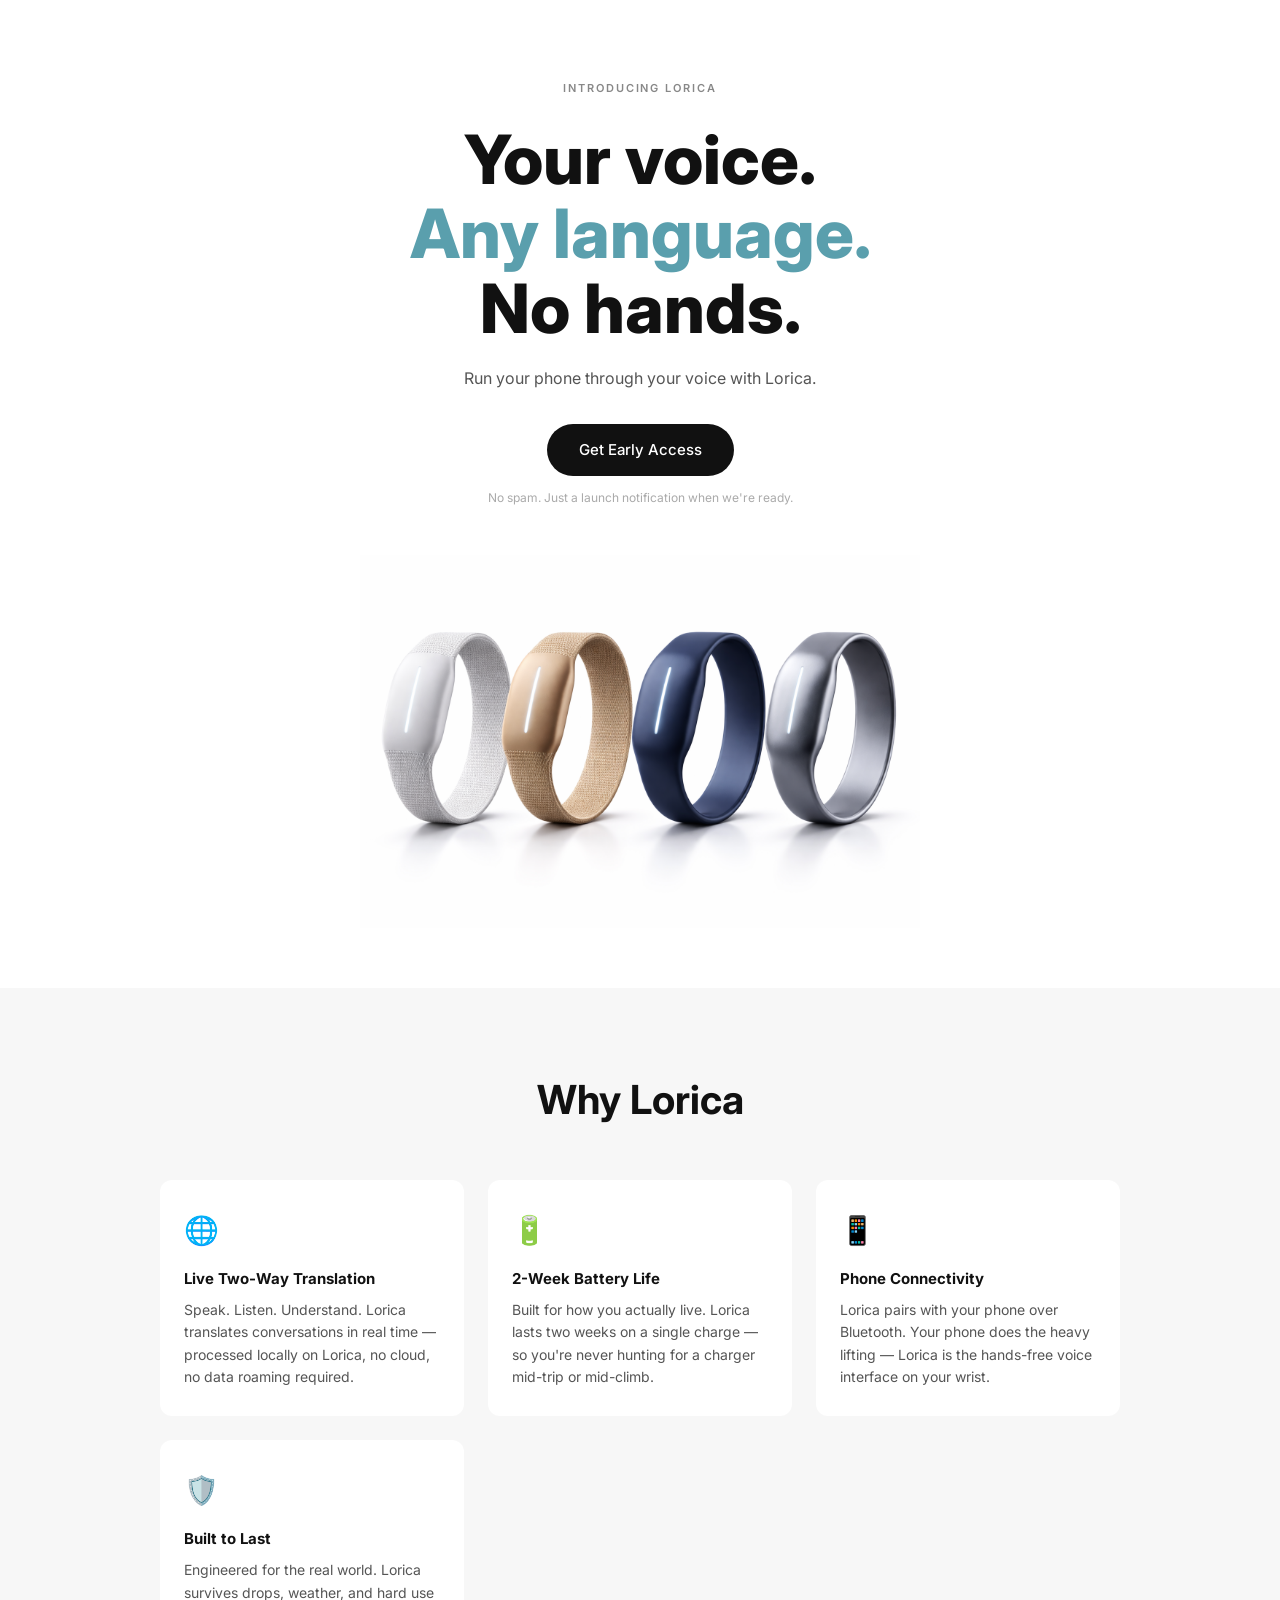
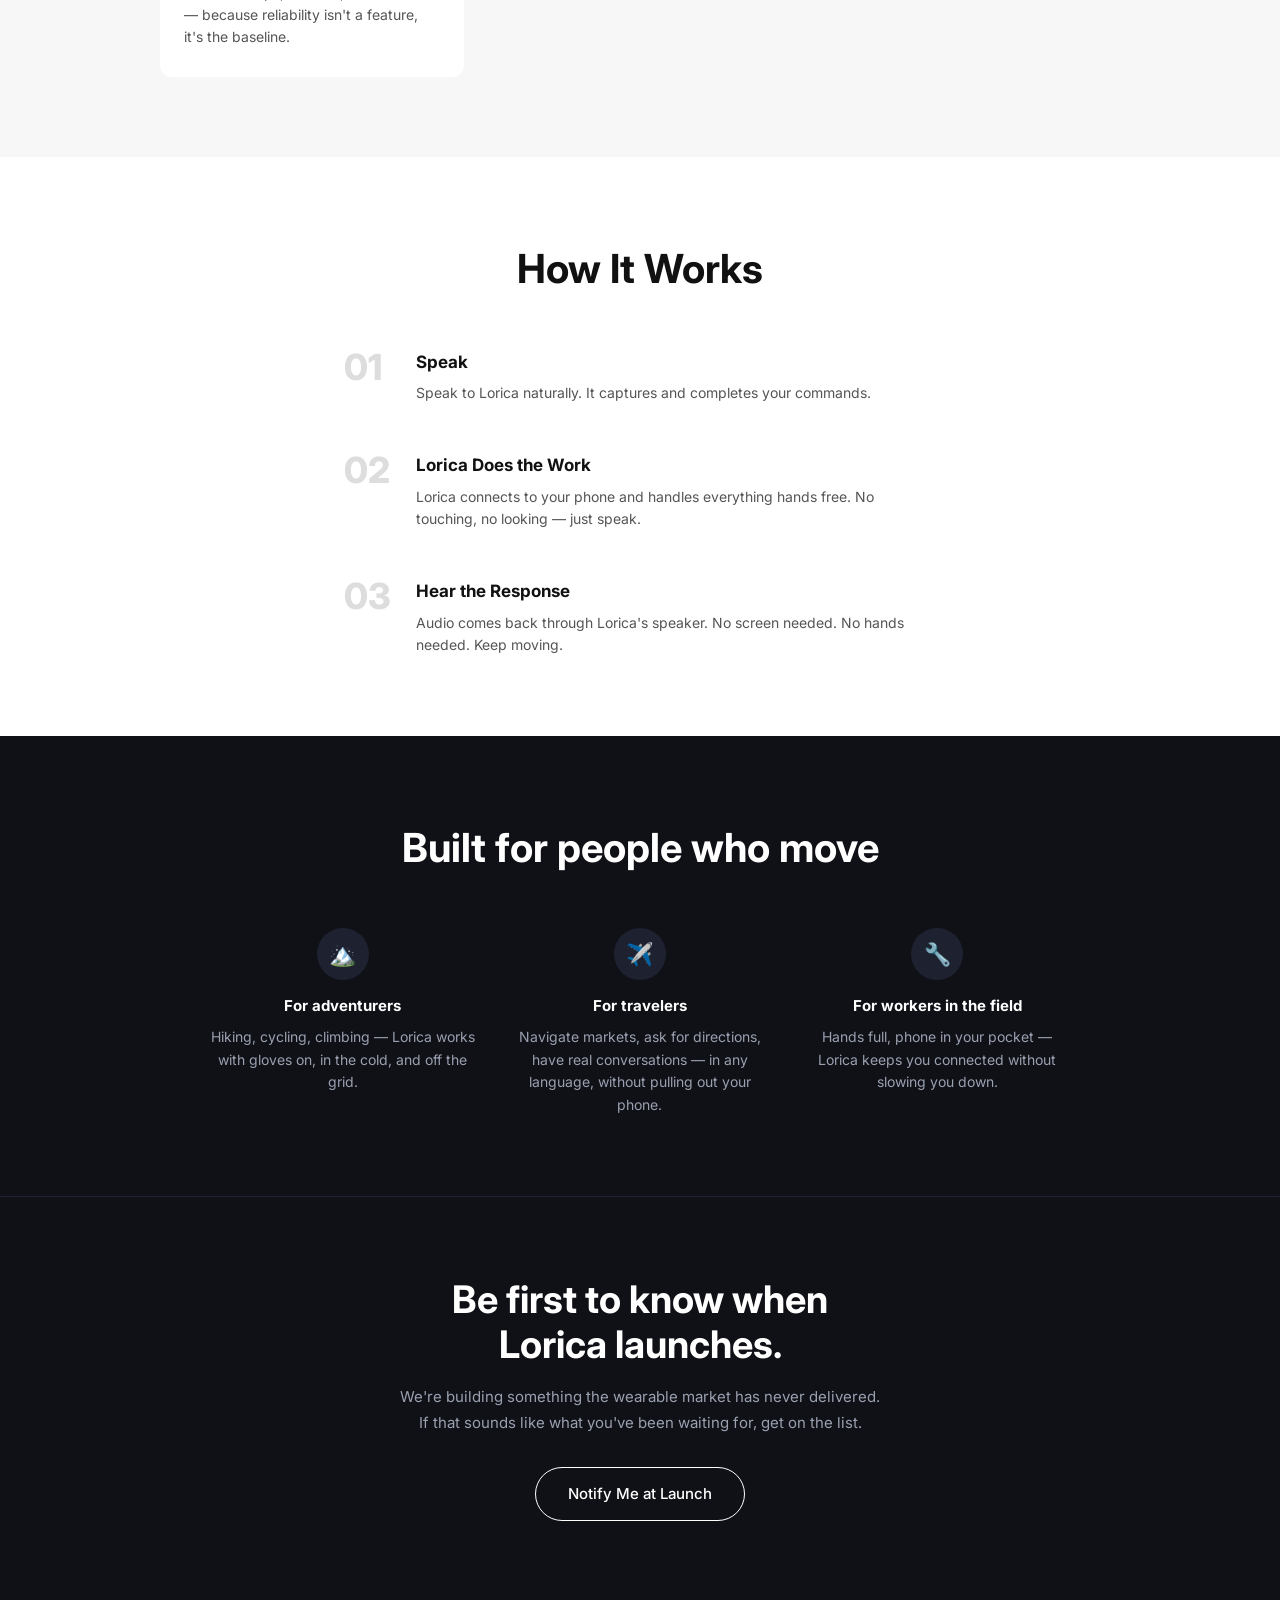
==== index.html @ 69950bbb "Revise step 02 copy — cleaner hands-free messaging Co-Authored-By: Claude Sonnet 4.6 <noreply@anthro" ====
<!DOCTYPE html>
<html lang="en">
<head>
  <meta charset="UTF-8" />
  <meta name="viewport" content="width=device-width, initial-scale=1.0" />
  <title>Lorica - Just Speak</title>
  <meta name="description" content="Lorica is a rugged wearable that translates conversations in real time using your phone. No cloud. No screen. Just your voice." />
  <!-- Google Analytics -->
  <script async src="https://www.googletagmanager.com/gtag/js?id=G-K3F2VCWHW0"></script>
  <script>
    window.dataLayer = window.dataLayer || [];
    function gtag(){dataLayer.push(arguments);}
    gtag('js', new Date());
    gtag('config', 'G-K3F2VCWHW0');
  </script>

  <link rel="preconnect" href="https://fonts.googleapis.com" />
  <link rel="preconnect" href="https://fonts.gstatic.com" crossorigin />
  <link href="https://fonts.googleapis.com/css2?family=Inter:wght@400;500;600;700;800&display=swap" rel="stylesheet" />
  <link rel="stylesheet" href="css/styles.css" />
</head>
<body>

  <!-- ── HERO ────────────────────────────────────────────── -->
  <section class="hero">
    <p class="hero-eyebrow">Introducing Lorica</p>
    <h1>
      Your voice.<br>
      <span class="highlight">Any language.</span><br>
      No hands.
    </h1>
    <p class="hero-sub">Run your phone through your voice with Lorica.</p>
    <a href="#notify" class="btn-primary">Get Early Access</a>
    <p class="hero-disclaimer">No spam. Just a launch notification when we're ready.</p>
    <div class="hero-image">
      <img src="images/Modern fitness trackers in vibrant colors.png" alt="Lorica wearable bands in four colours" />
    </div>
  </section>

  <!-- ── WHY LORICA ────────────────────────────────────────── -->
  <section class="why">
    <h2 class="section-title">Why Lorica</h2>
    <div class="cards">

      <div class="card">
        <div class="card-icon">🌐</div>
        <h3>Live Two-Way Translation</h3>
        <p>Speak. Listen. Understand. Lorica translates conversations in real time — processed locally on Lorica, no cloud, no data roaming required.</p>
      </div>

      <div class="card">
        <div class="card-icon">🔋</div>
        <h3>2-Week Battery Life</h3>
        <p>Built for how you actually live. Lorica lasts two weeks on a single charge — so you're never hunting for a charger mid-trip or mid-climb.</p>
      </div>

      <div class="card">
        <div class="card-icon">📱</div>
        <h3>Phone Connectivity</h3>
        <p>Lorica pairs with your phone over Bluetooth. Your phone does the heavy lifting — Lorica is the hands-free voice interface on your wrist.</p>
      </div>

      <div class="card">
        <div class="card-icon">🛡️</div>
        <h3>Built to Last</h3>
        <p>Engineered for the real world. Lorica survives drops, weather, and hard use — because reliability isn't a feature, it's the baseline.</p>
      </div>

    </div>
  </section>

  <!-- ── HOW IT WORKS ──────────────────────────────────────── -->
  <section class="how">
    <h2 class="section-title">How It Works</h2>
    <div class="steps">

      <div class="step">
        <span class="step-num">01</span>
        <div class="step-body">
          <h3>Speak</h3>
          <p>Speak to Lorica naturally. It captures and completes your commands.</p>
        </div>
      </div>

      <div class="step">
        <span class="step-num">02</span>
        <div class="step-body">
          <h3>Lorica Does the Work</h3>
          <p>Lorica connects to your phone and handles everything hands free. No touching, no looking — just speak.</p>
        </div>
      </div>

      <div class="step">
        <span class="step-num">03</span>
        <div class="step-body">
          <h3>Hear the Response</h3>
          <p>Audio comes back through Lorica's speaker. No screen needed. No hands needed. Keep moving.</p>
        </div>
      </div>

    </div>
  </section>

  <!-- ── BUILT FOR PEOPLE WHO MOVE ─────────────────────────── -->
  <section class="personas">
    <h2 class="section-title">Built for people who move</h2>
    <div class="persona-cards">

      <div class="persona-card">
        <div class="persona-icon">🏔️</div>
        <h3>For adventurers</h3>
        <p>Hiking, cycling, climbing — Lorica works with gloves on, in the cold, and off the grid.</p>
      </div>

      <div class="persona-card">
        <div class="persona-icon">✈️</div>
        <h3>For travelers</h3>
        <p>Navigate markets, ask for directions, have real conversations — in any language, without pulling out your phone.</p>
      </div>

      <div class="persona-card">
        <div class="persona-icon">🔧</div>
        <h3>For workers in the field</h3>
        <p>Hands full, phone in your pocket — Lorica keeps you connected without slowing you down.</p>
      </div>

    </div>
  </section>

  <!-- ── CTA ───────────────────────────────────────────────── -->
  <section class="cta" id="notify">
    <h2>Be first to know when Lorica launches.</h2>
    <p>We're building something the wearable market has never delivered. If that sounds like what you've been waiting for, get on the list.</p>
    <a href="mailto:hello@lorica.com" class="btn-outline">Notify Me at Launch</a>
  </section>

</body>
</html>
---- css/styles.css ----
/* ── RESET ────────────────────────────────────────────────── */
*, *::before, *::after {
  box-sizing: border-box;
  margin: 0;
  padding: 0;
}

/* ── BASE ─────────────────────────────────────────────────── */
body {
  font-family: 'Inter', -apple-system, BlinkMacSystemFont, sans-serif;
  color: #111;
  background: #fff;
  line-height: 1.6;
}

/* ── BUTTONS ──────────────────────────────────────────────── */
.btn-primary {
  display: inline-block;
  background: #111;
  color: #fff;
  font-size: 15px;
  font-weight: 500;
  padding: 14px 32px;
  border-radius: 999px;
  border: none;
  cursor: pointer;
  text-decoration: none;
  transition: background 0.2s;
}

.btn-primary:hover {
  background: #333;
}

.btn-outline {
  display: inline-block;
  background: transparent;
  color: #fff;
  font-size: 15px;
  font-weight: 500;
  padding: 14px 32px;
  border-radius: 999px;
  border: 1.5px solid #fff;
  cursor: pointer;
  text-decoration: none;
  transition: background 0.2s, color 0.2s;
}

.btn-outline:hover {
  background: #fff;
  color: #111;
}

/* ── SHARED ───────────────────────────────────────────────── */
.section-title {
  font-size: clamp(28px, 5vw, 40px);
  font-weight: 700;
  margin-bottom: 48px;
}

/* ── HERO ─────────────────────────────────────────────────── */
.hero {
  text-align: center;
  padding: 80px 24px 60px;
  max-width: 700px;
  margin: 0 auto;
}

.hero-eyebrow {
  font-size: 11px;
  font-weight: 600;
  letter-spacing: 0.18em;
  text-transform: uppercase;
  color: #888;
  margin-bottom: 24px;
}

.hero h1 {
  font-size: clamp(42px, 8vw, 68px);
  font-weight: 800;
  line-height: 1.1;
  margin-bottom: 20px;
}

.hero h1 .highlight {
  color: #5a9fad;
}

.hero-sub {
  font-size: 16px;
  color: #555;
  margin-bottom: 32px;
}

.hero-disclaimer {
  font-size: 12px;
  color: #aaa;
  margin-top: 12px;
}

.hero-image {
  margin-top: 48px;
  display: flex;
  justify-content: center;
}

.hero-image img {
  max-width: 100%;
  width: 560px;
}


/* ── WHY LORICA ───────────────────────────────────────────── */
.why {
  background: #f7f7f7;
  padding: 80px 24px;
  text-align: center;
}

.cards {
  display: grid;
  grid-template-columns: repeat(auto-fit, minmax(240px, 1fr));
  gap: 24px;
  max-width: 960px;
  margin: 0 auto;
}

.card {
  background: #fff;
  border-radius: 12px;
  padding: 28px 24px;
  text-align: left;
}

.card-icon {
  font-size: 28px;
  margin-bottom: 14px;
}

.card h3 {
  font-size: 15px;
  font-weight: 700;
  margin-bottom: 8px;
}

.card p {
  font-size: 14px;
  color: #555;
  line-height: 1.6;
}

/* ── HOW IT WORKS ─────────────────────────────────────────── */
.how {
  padding: 80px 24px;
  max-width: 640px;
  margin: 0 auto;
}

.how .section-title {
  text-align: center;
}

.steps {
  display: flex;
  flex-direction: column;
  gap: 48px;
}

.step {
  display: flex;
  gap: 24px;
  align-items: flex-start;
}

.step-num {
  font-size: 36px;
  font-weight: 800;
  color: #ddd;
  line-height: 1;
  min-width: 48px;
}

.step-body h3 {
  font-size: 17px;
  font-weight: 700;
  margin-bottom: 6px;
}

.step-body p {
  font-size: 14px;
  color: #555;
  line-height: 1.6;
}

/* ── BUILT FOR PEOPLE WHO MOVE ────────────────────────────── */
.personas {
  background: #0f1117;
  color: #fff;
  padding: 80px 24px;
  text-align: center;
}

.personas .section-title {
  color: #fff;
}

.persona-cards {
  display: grid;
  grid-template-columns: repeat(auto-fit, minmax(200px, 1fr));
  gap: 32px;
  max-width: 860px;
  margin: 0 auto;
}

.persona-card {
  text-align: center;
}

.persona-icon {
  width: 52px;
  height: 52px;
  background: #1e2230;
  border-radius: 50%;
  display: flex;
  align-items: center;
  justify-content: center;
  font-size: 22px;
  margin: 0 auto 14px;
}

.persona-card h3 {
  font-size: 15px;
  font-weight: 700;
  margin-bottom: 8px;
  color: #fff;
}

.persona-card p {
  font-size: 14px;
  color: #9aa0b0;
  line-height: 1.6;
}

/* ── CTA / FOOTER ─────────────────────────────────────────── */
.cta {
  background: #0f1117;
  color: #fff;
  padding: 80px 24px;
  text-align: center;
  border-top: 1px solid #1e2230;
}

.cta h2 {
  font-size: clamp(26px, 4vw, 38px);
  font-weight: 700;
  max-width: 480px;
  margin: 0 auto 16px;
  line-height: 1.2;
}

.cta p {
  font-size: 15px;
  color: #9aa0b0;
  max-width: 480px;
  margin: 0 auto 32px;
  line-height: 1.7;
}

/* ── RESPONSIVE ───────────────────────────────────────────── */
@media (max-width: 600px) {
  .step {
    flex-direction: column;
    gap: 8px;
  }

  .step-num {
    font-size: 24px;
  }
}
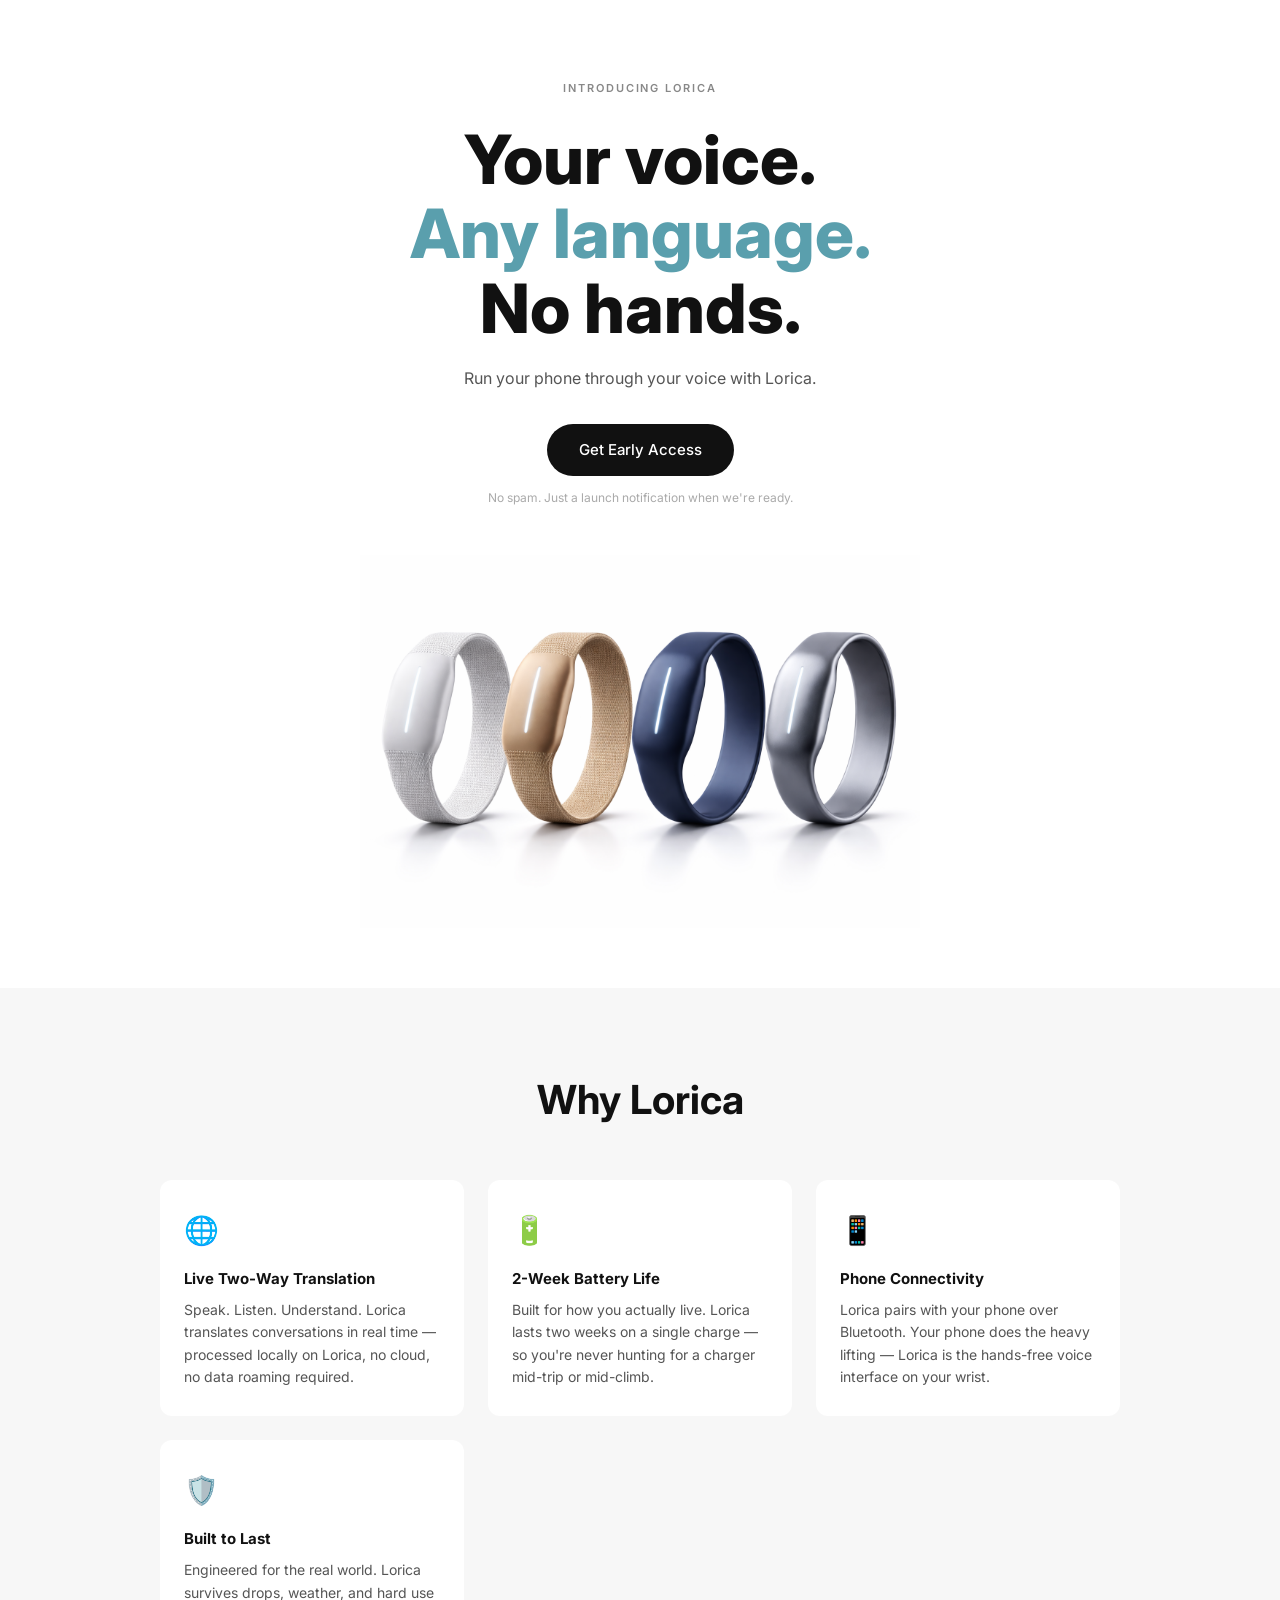
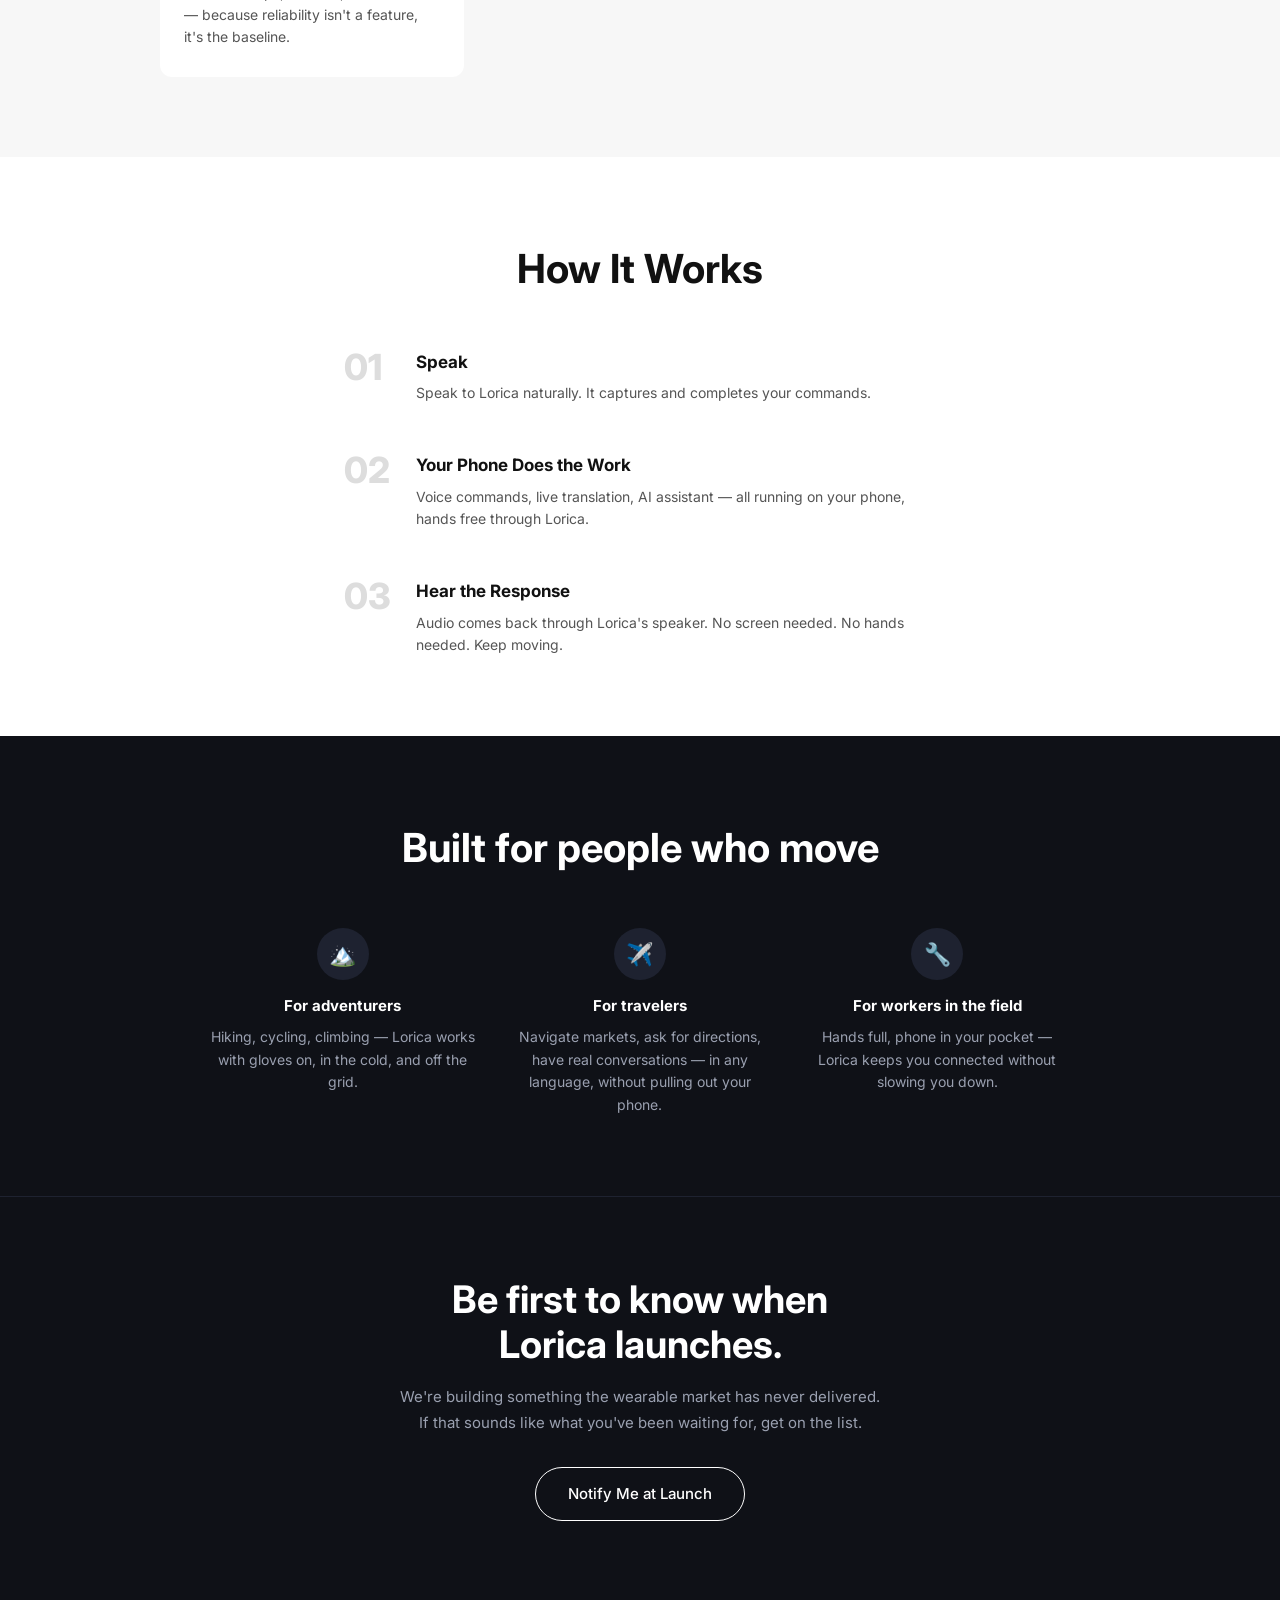
==== commit 5b22b679: "Revert step 02 to 'Your Phone Does the Work' messaging Co-Authored-By: Claude Sonnet 4.6 <noreply@an" ====
--- a/index.html
+++ b/index.html
@@ -85,8 +85,8 @@
       <div class="step">
         <span class="step-num">02</span>
         <div class="step-body">
-          <h3>Lorica Does the Work</h3>
-          <p>Lorica connects to your phone and handles everything hands free. No touching, no looking — just speak.</p>
+          <h3>Your Phone Does the Work</h3>
+          <p>Voice commands, live translation, AI assistant — all running on your phone, hands free through Lorica.</p>
         </div>
       </div>
 
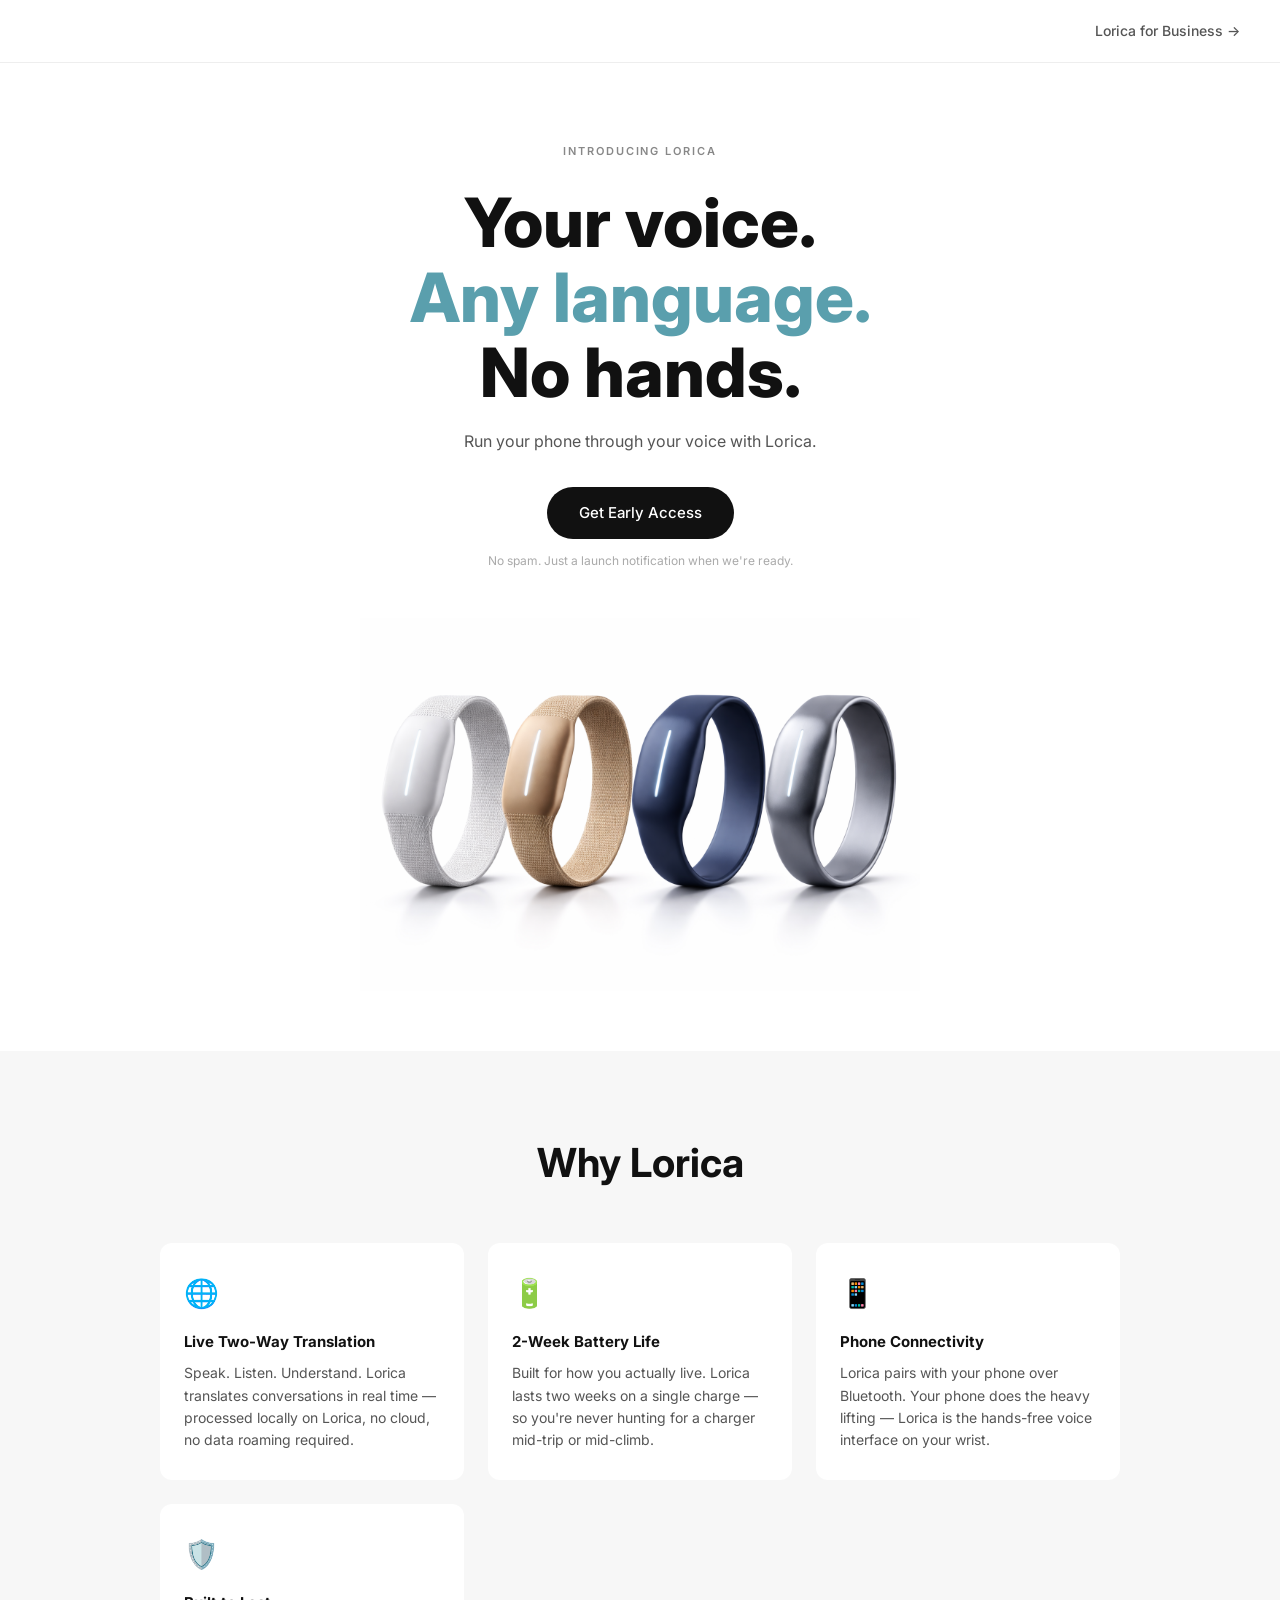
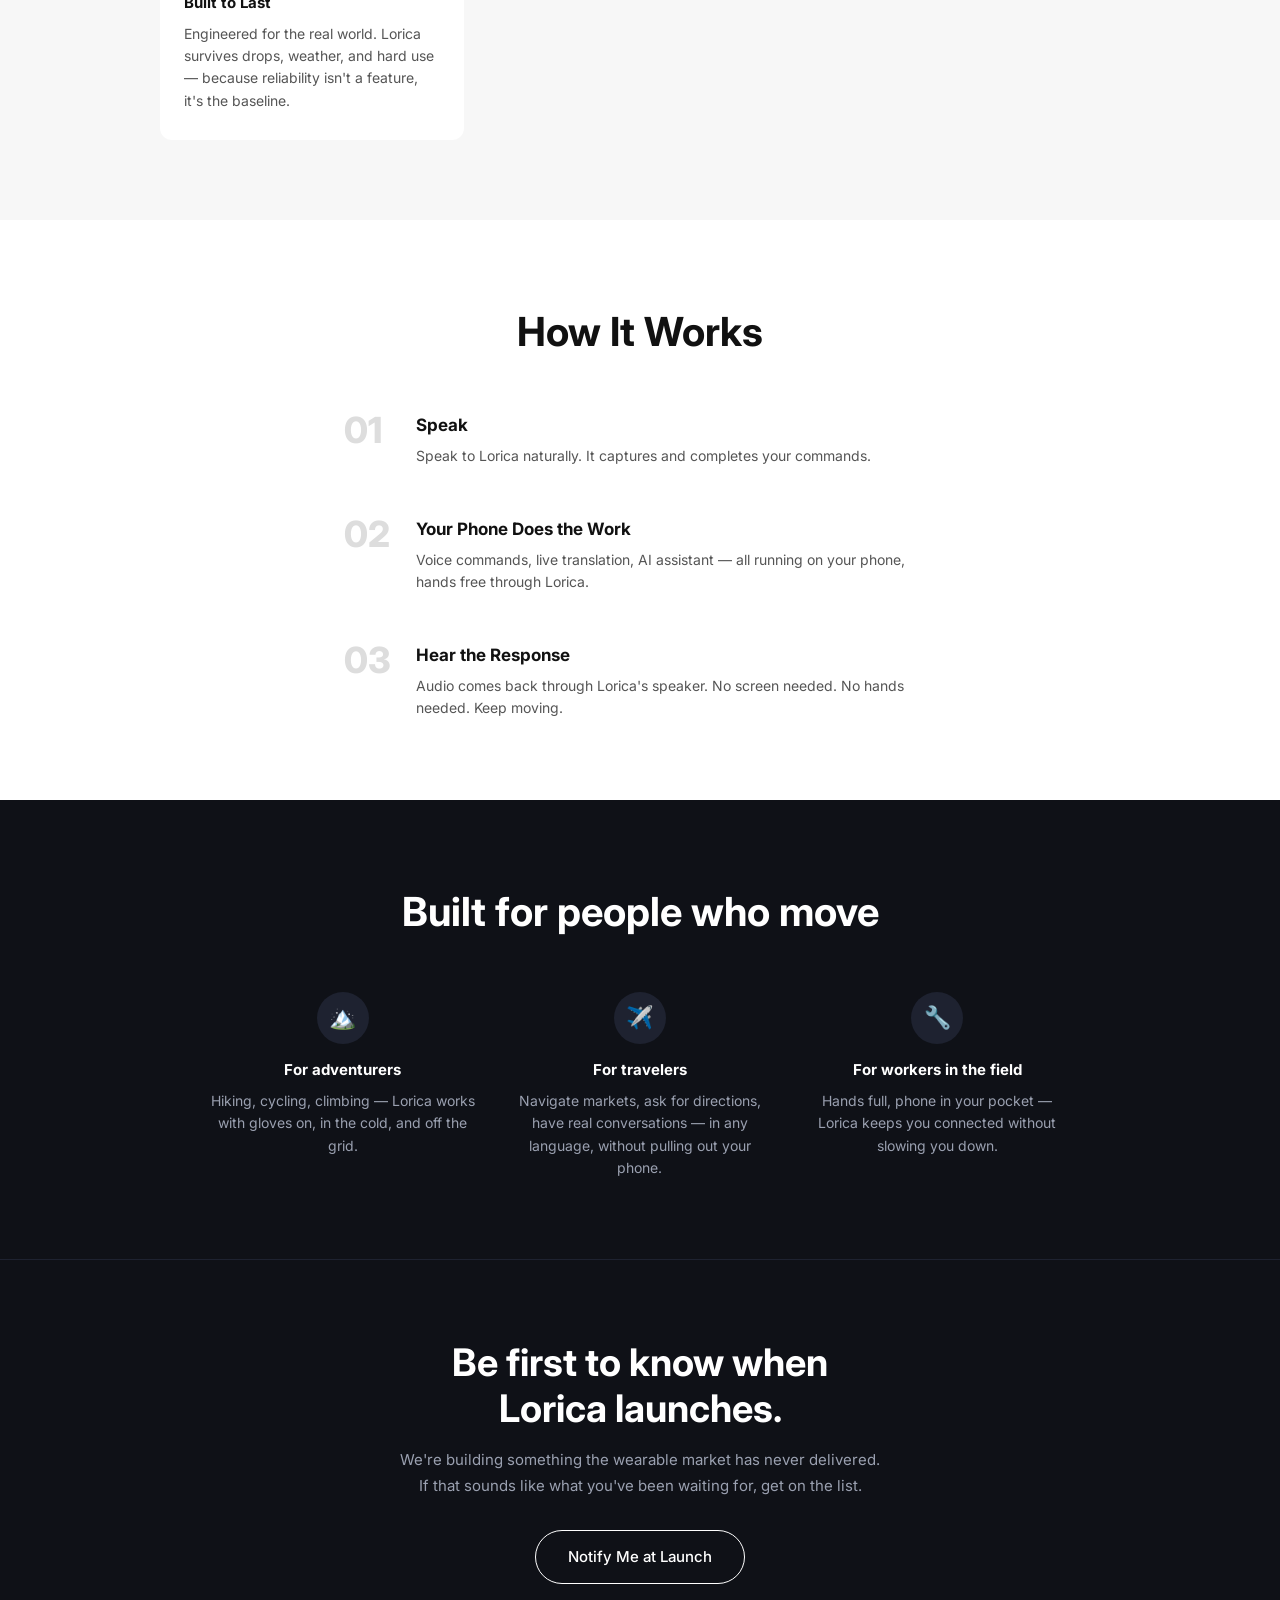
==== commit 03b3797b: "Add Lorica for Business subpage and nav link Co-Authored-By: Claude Sonnet 4.6 <noreply@anthropic.co" ====
--- a/index.html
+++ b/index.html
@@ -20,6 +20,11 @@
   <link rel="stylesheet" href="css/styles.css" />
 </head>
 <body>
+
+  <!-- ── NAV ─────────────────────────────────────────────── -->
+  <nav style="display:flex; justify-content:flex-end; padding:20px 40px; border-bottom:1px solid #eee;">
+    <a href="business.html" style="font-size:14px; font-weight:500; color:#555; text-decoration:none;">Lorica for Business →</a>
+  </nav>
 
   <!-- ── HERO ────────────────────────────────────────────── -->
   <section class="hero">
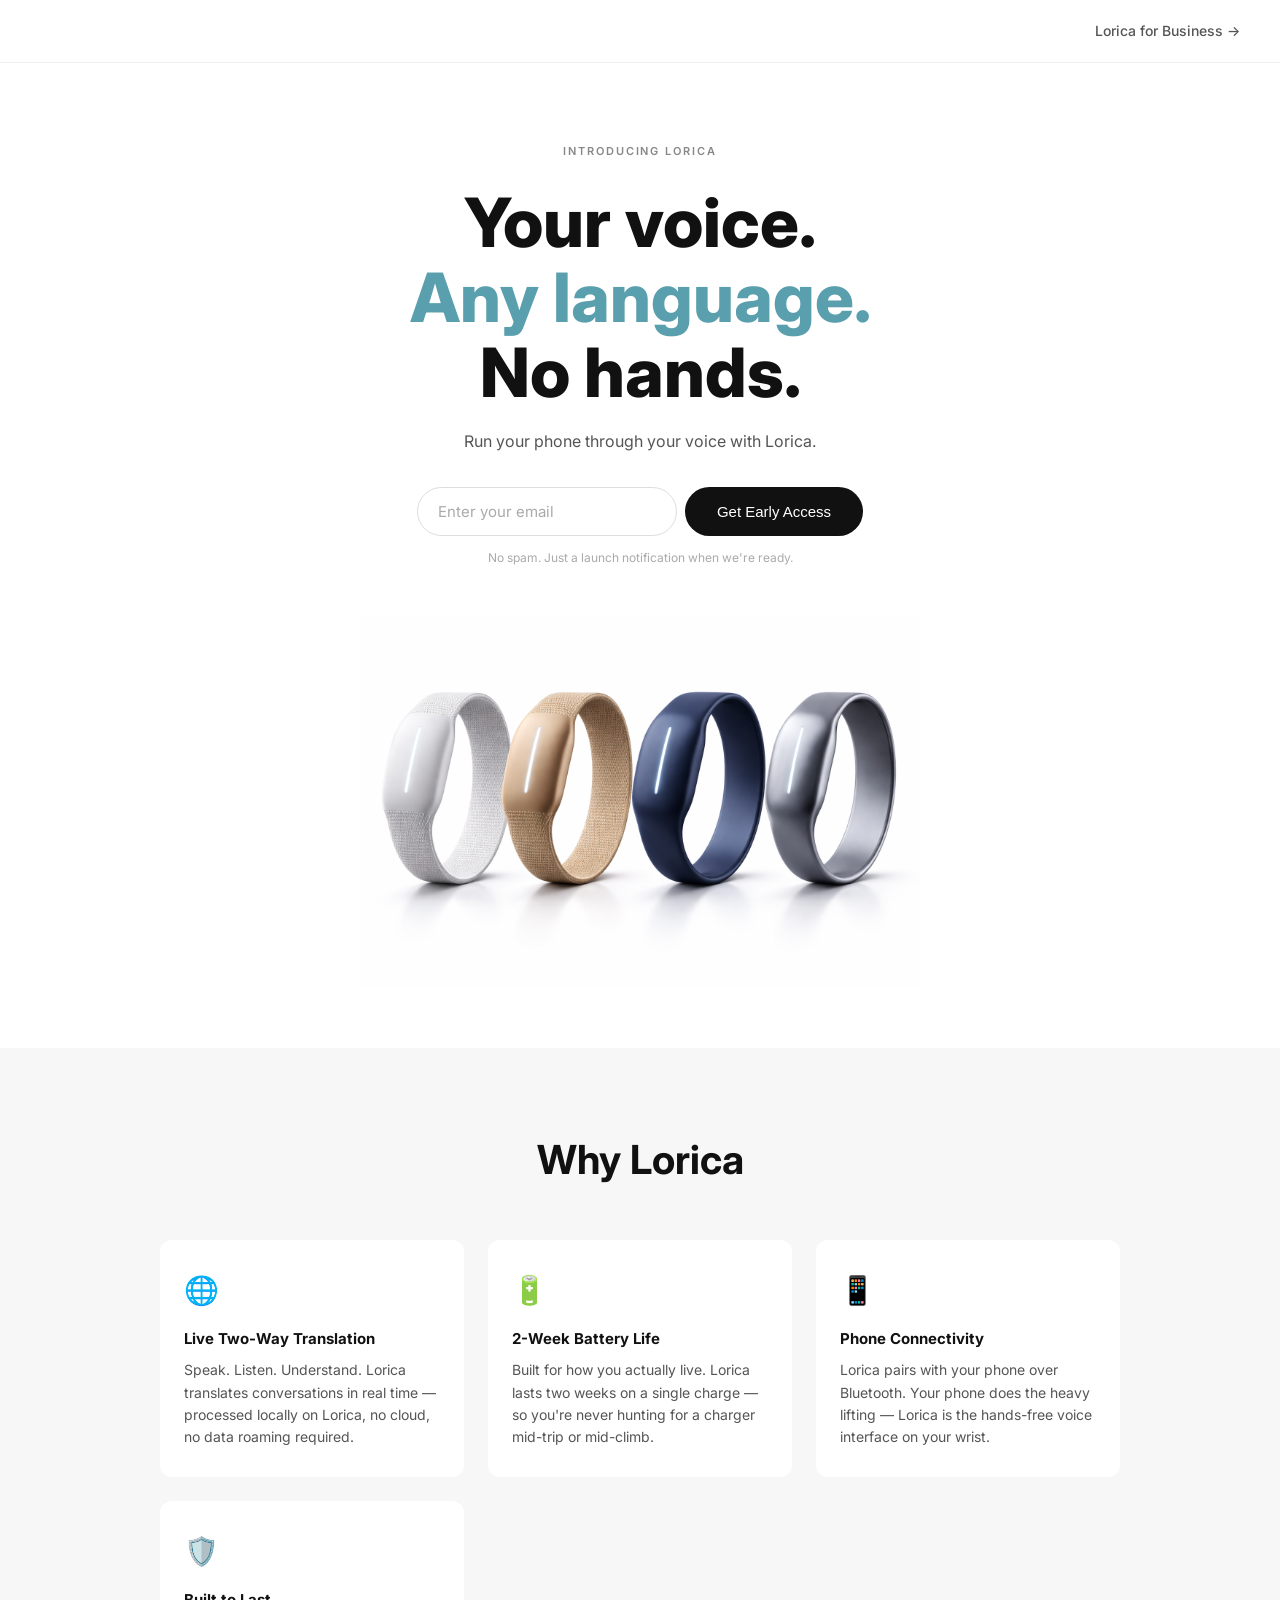
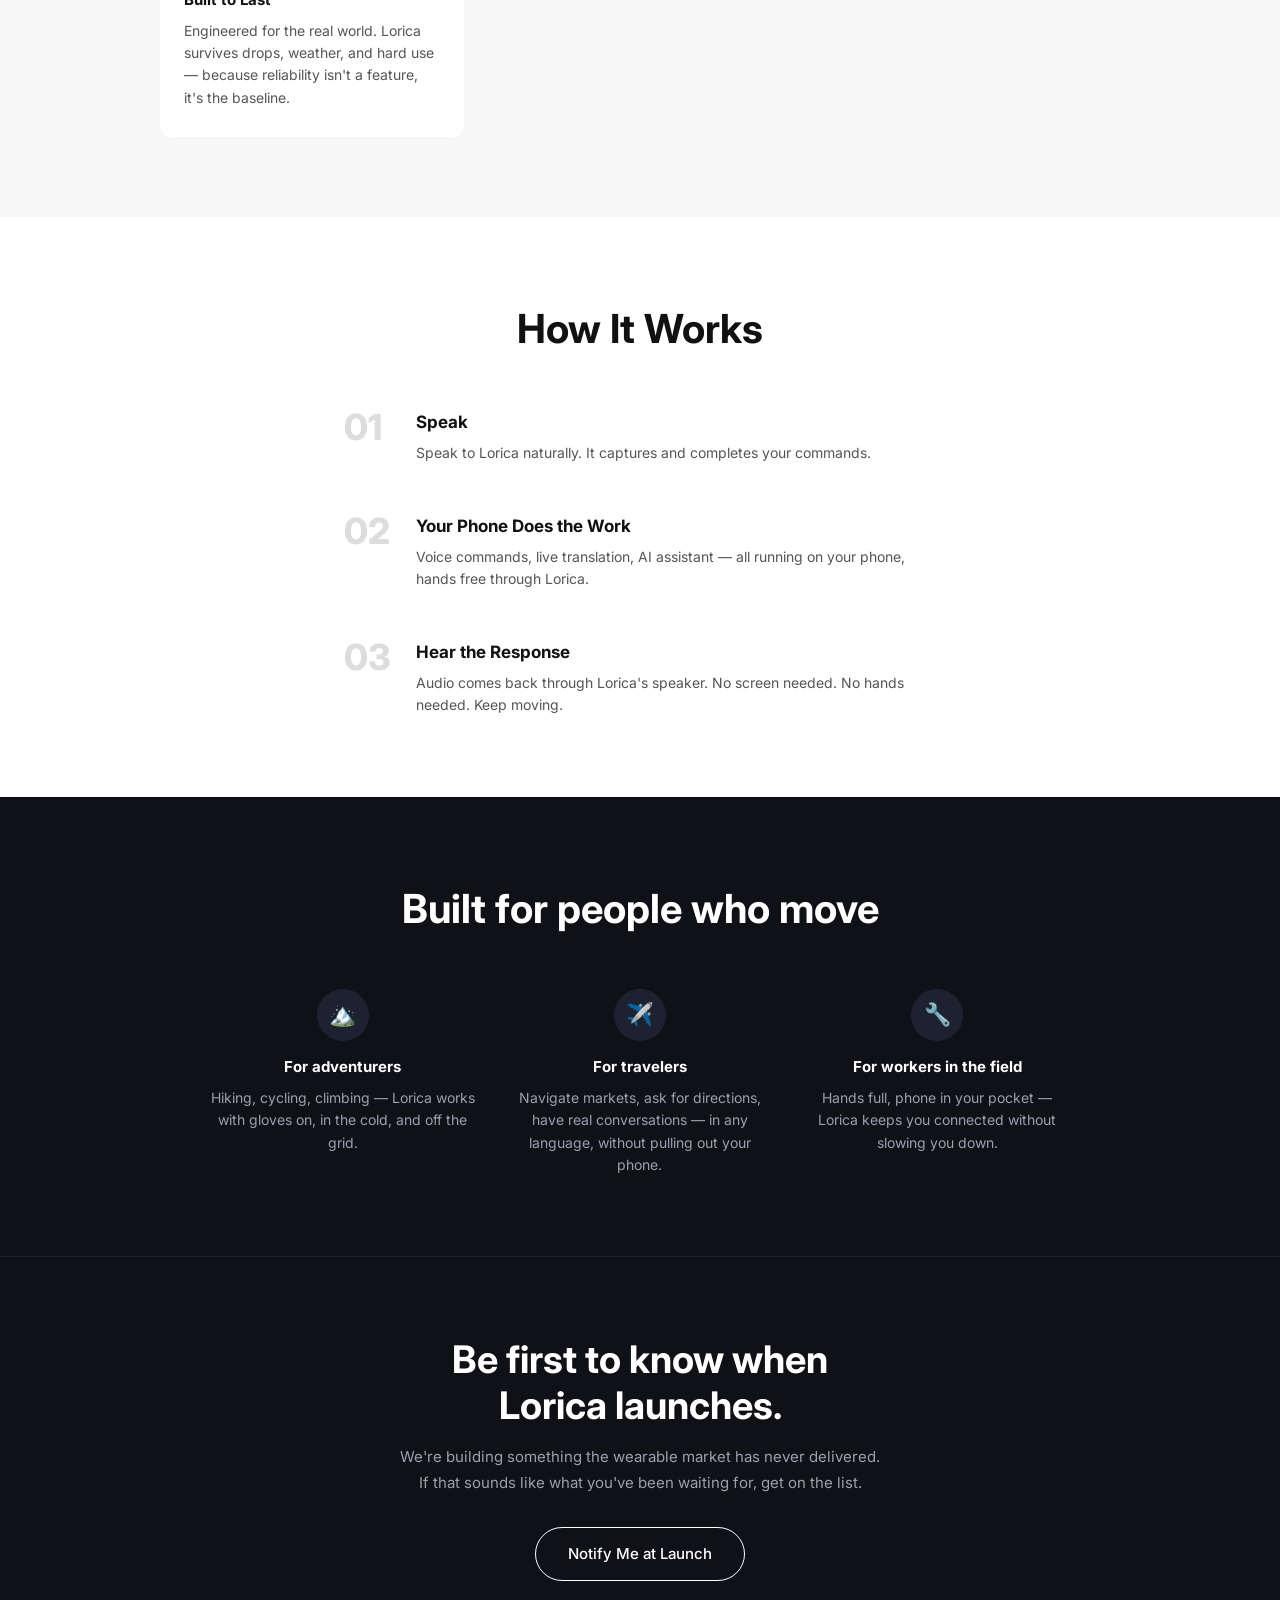
==== commit af50f36e: "Add email signup form to hero with Formspree integration Co-Authored-By: Claude Sonnet 4.6 <noreply@" ====
--- a/index.html
+++ b/index.html
@@ -35,7 +35,11 @@
       No hands.
     </h1>
     <p class="hero-sub">Run your phone through your voice with Lorica.</p>
-    <a href="#notify" class="btn-primary">Get Early Access</a>
+    <p class="form-success" id="form-success">You're on the list. We'll be in touch.</p>
+    <form class="email-form" id="early-access-form">
+      <input type="email" name="email" placeholder="Enter your email" required />
+      <button type="submit" class="btn-primary">Get Early Access</button>
+    </form>
     <p class="hero-disclaimer">No spam. Just a launch notification when we're ready.</p>
     <div class="hero-image">
       <img src="images/Modern fitness trackers in vibrant colors.png" alt="Lorica wearable bands in four colours" />
@@ -139,5 +143,6 @@
     <a href="mailto:hello@lorica.com" class="btn-outline">Notify Me at Launch</a>
   </section>
 
+  <script src="js/tracking.js"></script>
 </body>
 </html>
--- a/css/styles.css
+++ b/css/styles.css
@@ -98,6 +98,42 @@
   margin-top: 12px;
 }
 
+/* ── EMAIL FORM ───────────────────────────────────────────── */
+.email-form {
+  display: flex;
+  gap: 8px;
+  justify-content: center;
+  flex-wrap: wrap;
+  margin-bottom: 12px;
+}
+
+.email-form input[type="email"] {
+  font-family: inherit;
+  font-size: 15px;
+  padding: 14px 20px;
+  border-radius: 999px;
+  border: 1.5px solid #ddd;
+  outline: none;
+  width: 260px;
+  transition: border-color 0.2s;
+}
+
+.email-form input[type="email"]:focus {
+  border-color: #111;
+}
+
+.email-form input[type="email"]::placeholder {
+  color: #aaa;
+}
+
+.form-success {
+  display: none;
+  font-size: 15px;
+  color: #111;
+  font-weight: 500;
+  margin-bottom: 12px;
+}
+
 .hero-image {
   margin-top: 48px;
   display: flex;
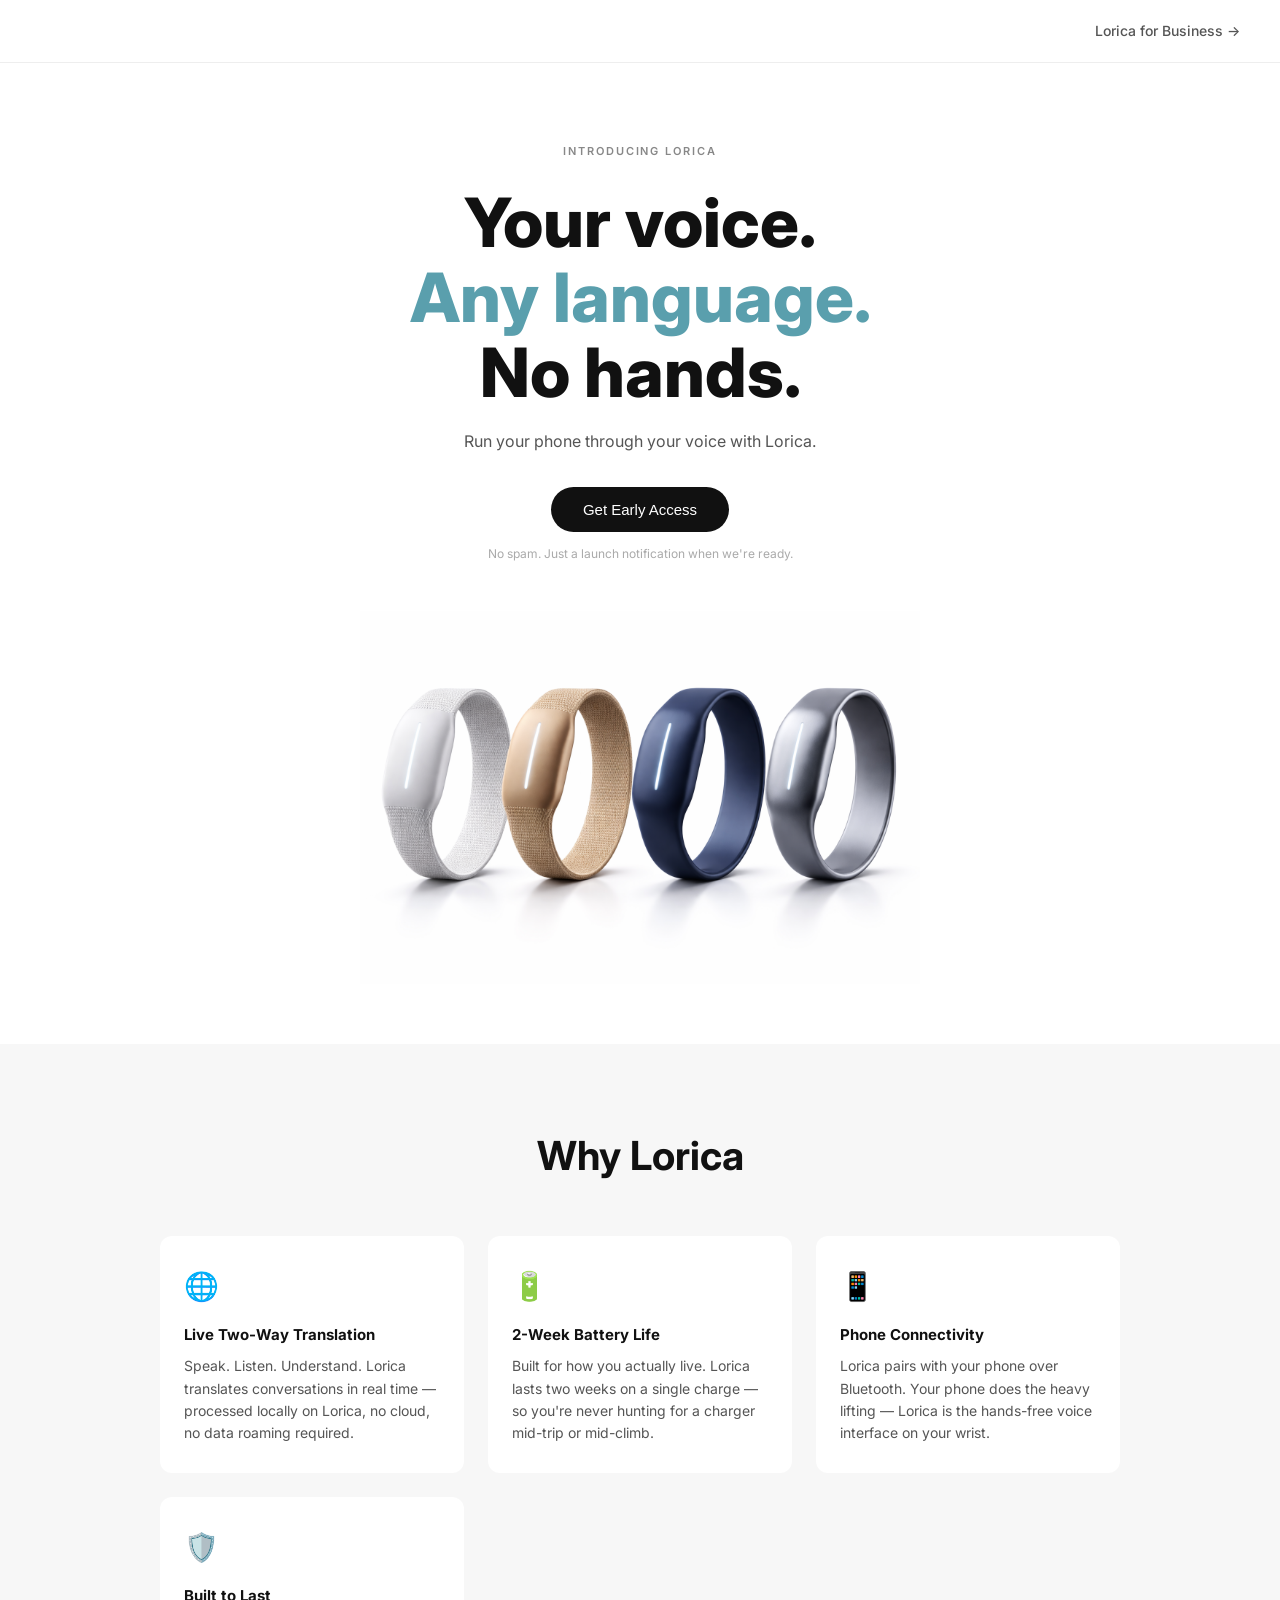
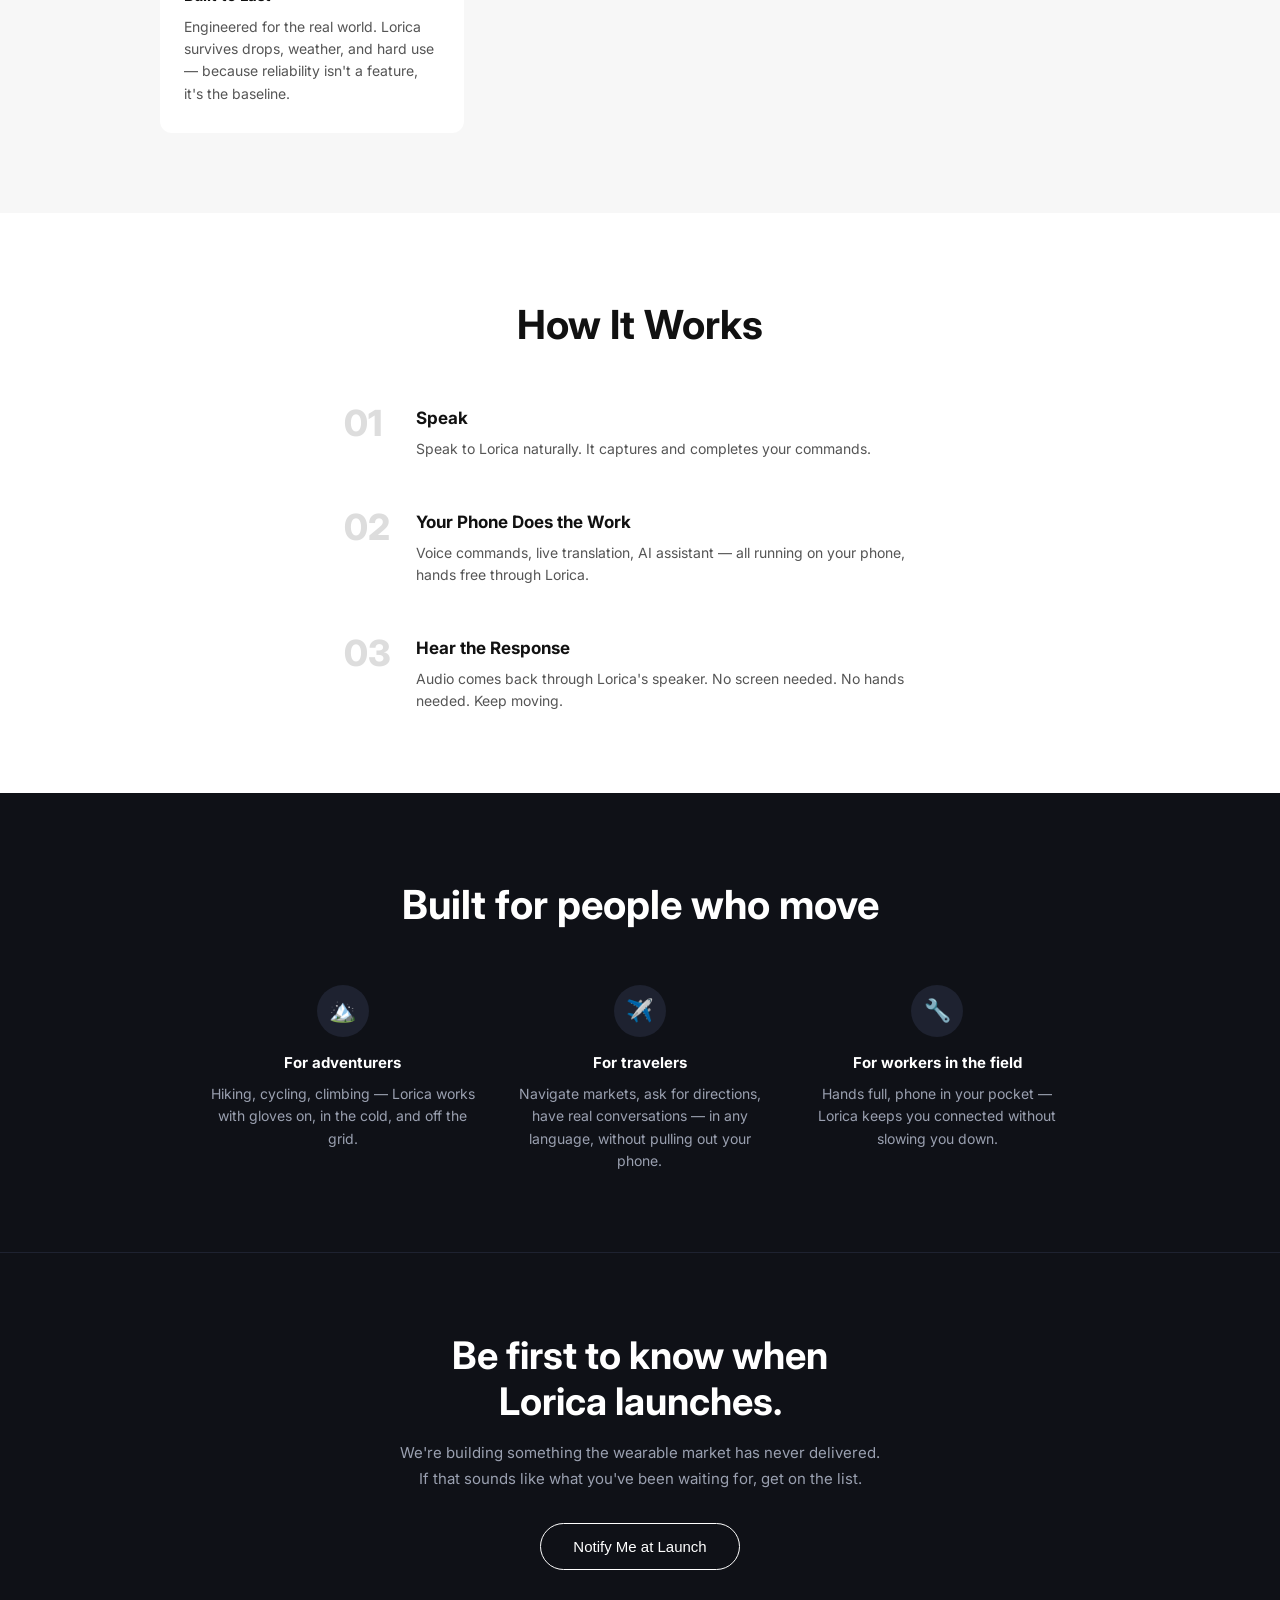
==== commit 94452256: "Email forms on all CTAs, revealed on button click Co-Authored-By: Claude Sonnet 4.6 <noreply@anthrop" ====
--- a/index.html
+++ b/index.html
@@ -35,11 +35,14 @@
       No hands.
     </h1>
     <p class="hero-sub">Run your phone through your voice with Lorica.</p>
-    <p class="form-success" id="form-success">You're on the list. We'll be in touch.</p>
-    <form class="email-form" id="early-access-form">
-      <input type="email" name="email" placeholder="Enter your email" required />
-      <button type="submit" class="btn-primary">Get Early Access</button>
-    </form>
+    <button class="btn-primary" id="hero-cta-btn">Get Early Access</button>
+    <div id="hero-form-wrap" style="display:none;">
+      <p class="form-success" id="hero-form-success">You're on the list. We'll be in touch.</p>
+      <form class="email-form" id="hero-form">
+        <input type="email" name="email" placeholder="Enter your email" required />
+        <button type="submit" class="btn-primary">Notify Me</button>
+      </form>
+    </div>
     <p class="hero-disclaimer">No spam. Just a launch notification when we're ready.</p>
     <div class="hero-image">
       <img src="images/Modern fitness trackers in vibrant colors.png" alt="Lorica wearable bands in four colours" />
@@ -140,7 +143,14 @@
   <section class="cta" id="notify">
     <h2>Be first to know when Lorica launches.</h2>
     <p>We're building something the wearable market has never delivered. If that sounds like what you've been waiting for, get on the list.</p>
-    <a href="mailto:hello@lorica.com" class="btn-outline">Notify Me at Launch</a>
+    <button class="btn-outline" id="cta-btn">Notify Me at Launch</button>
+    <div id="cta-form-wrap" style="display:none;">
+      <p class="form-success" id="cta-form-success">You're on the list. We'll be in touch.</p>
+      <form class="email-form email-form--dark" id="cta-form">
+        <input type="email" name="email" placeholder="Enter your email" required />
+        <button type="submit" class="btn-outline">Notify Me</button>
+      </form>
+    </div>
   </section>
 
   <script src="js/tracking.js"></script>
--- a/css/styles.css
+++ b/css/styles.css
@@ -134,6 +134,26 @@
   margin-bottom: 12px;
 }
 
+/* dark background variant */
+.email-form--dark input[type="email"] {
+  background: transparent;
+  border-color: rgba(255,255,255,0.3);
+  color: #fff;
+}
+
+.email-form--dark input[type="email"]::placeholder {
+  color: rgba(255,255,255,0.5);
+}
+
+.email-form--dark input[type="email"]:focus {
+  border-color: #fff;
+}
+
+.cta .form-success,
+.biz-cta .form-success {
+  color: #fff;
+}
+
 .hero-image {
   margin-top: 48px;
   display: flex;
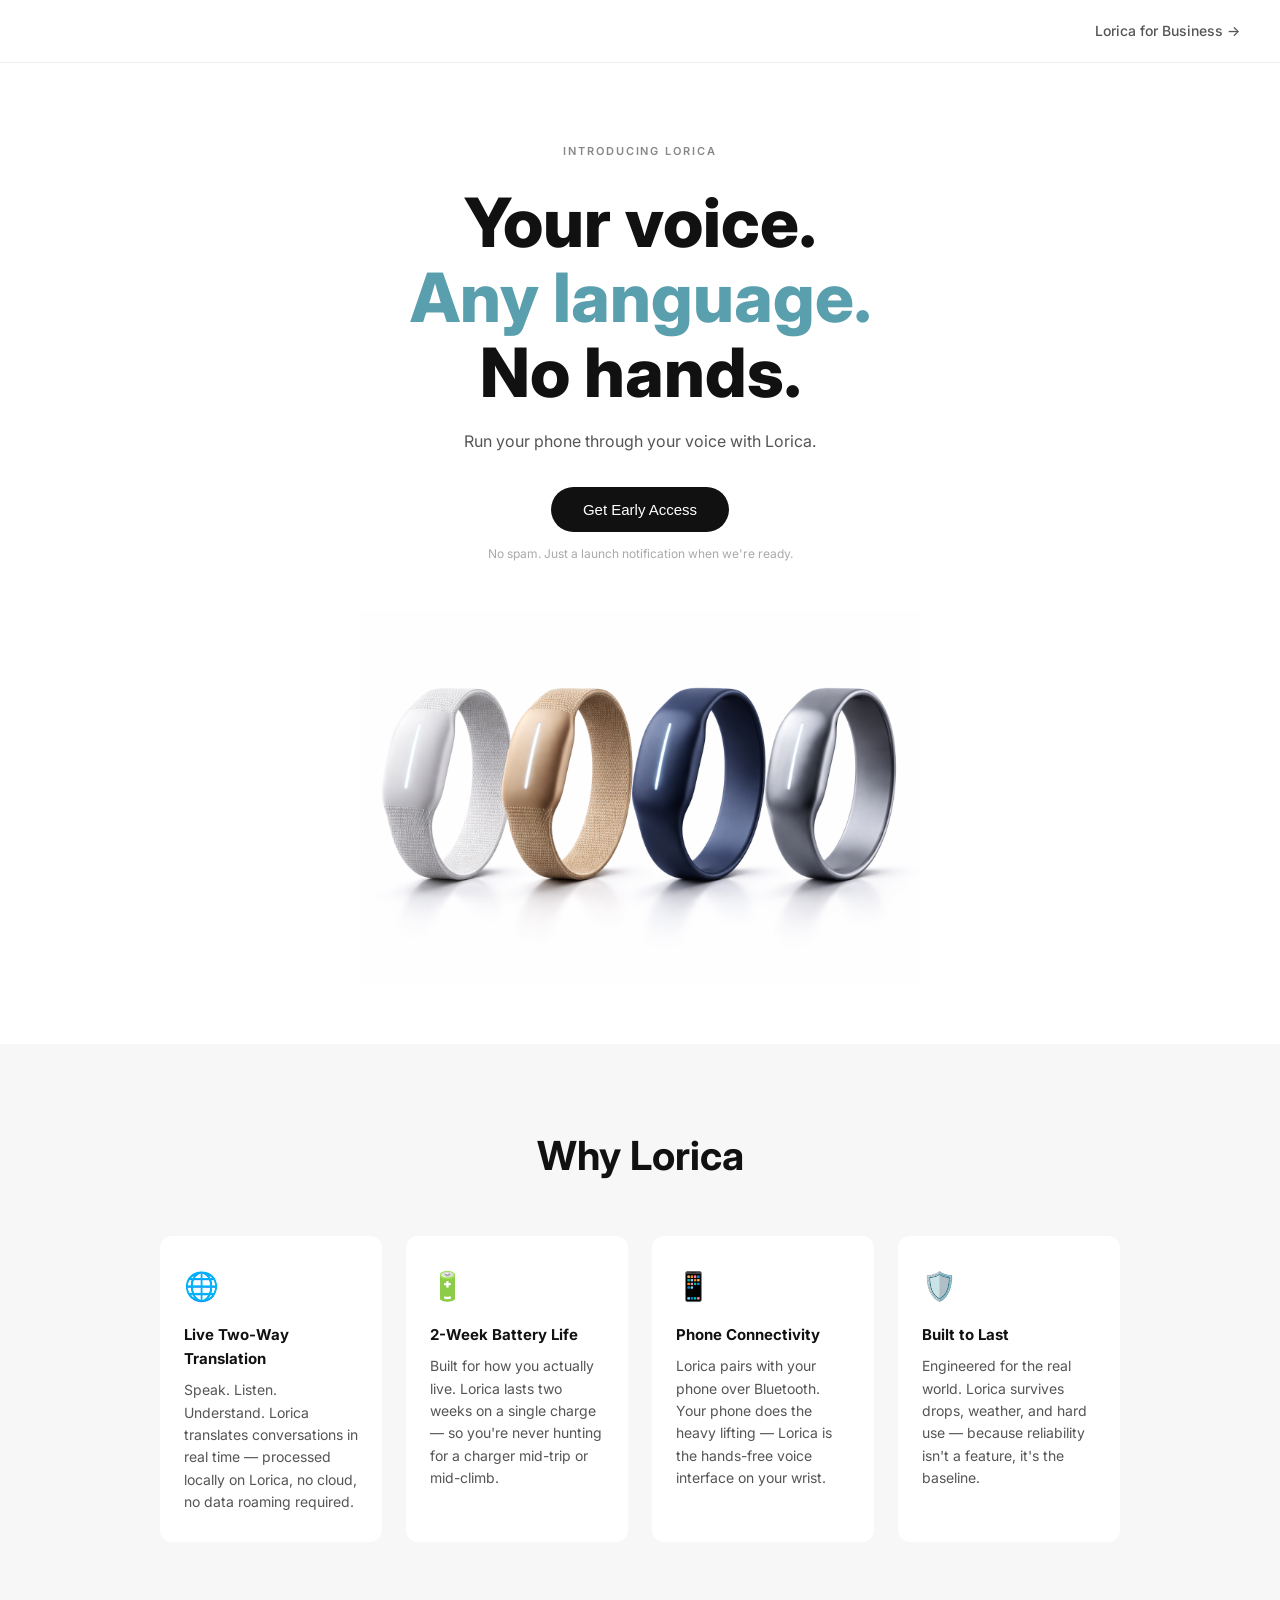
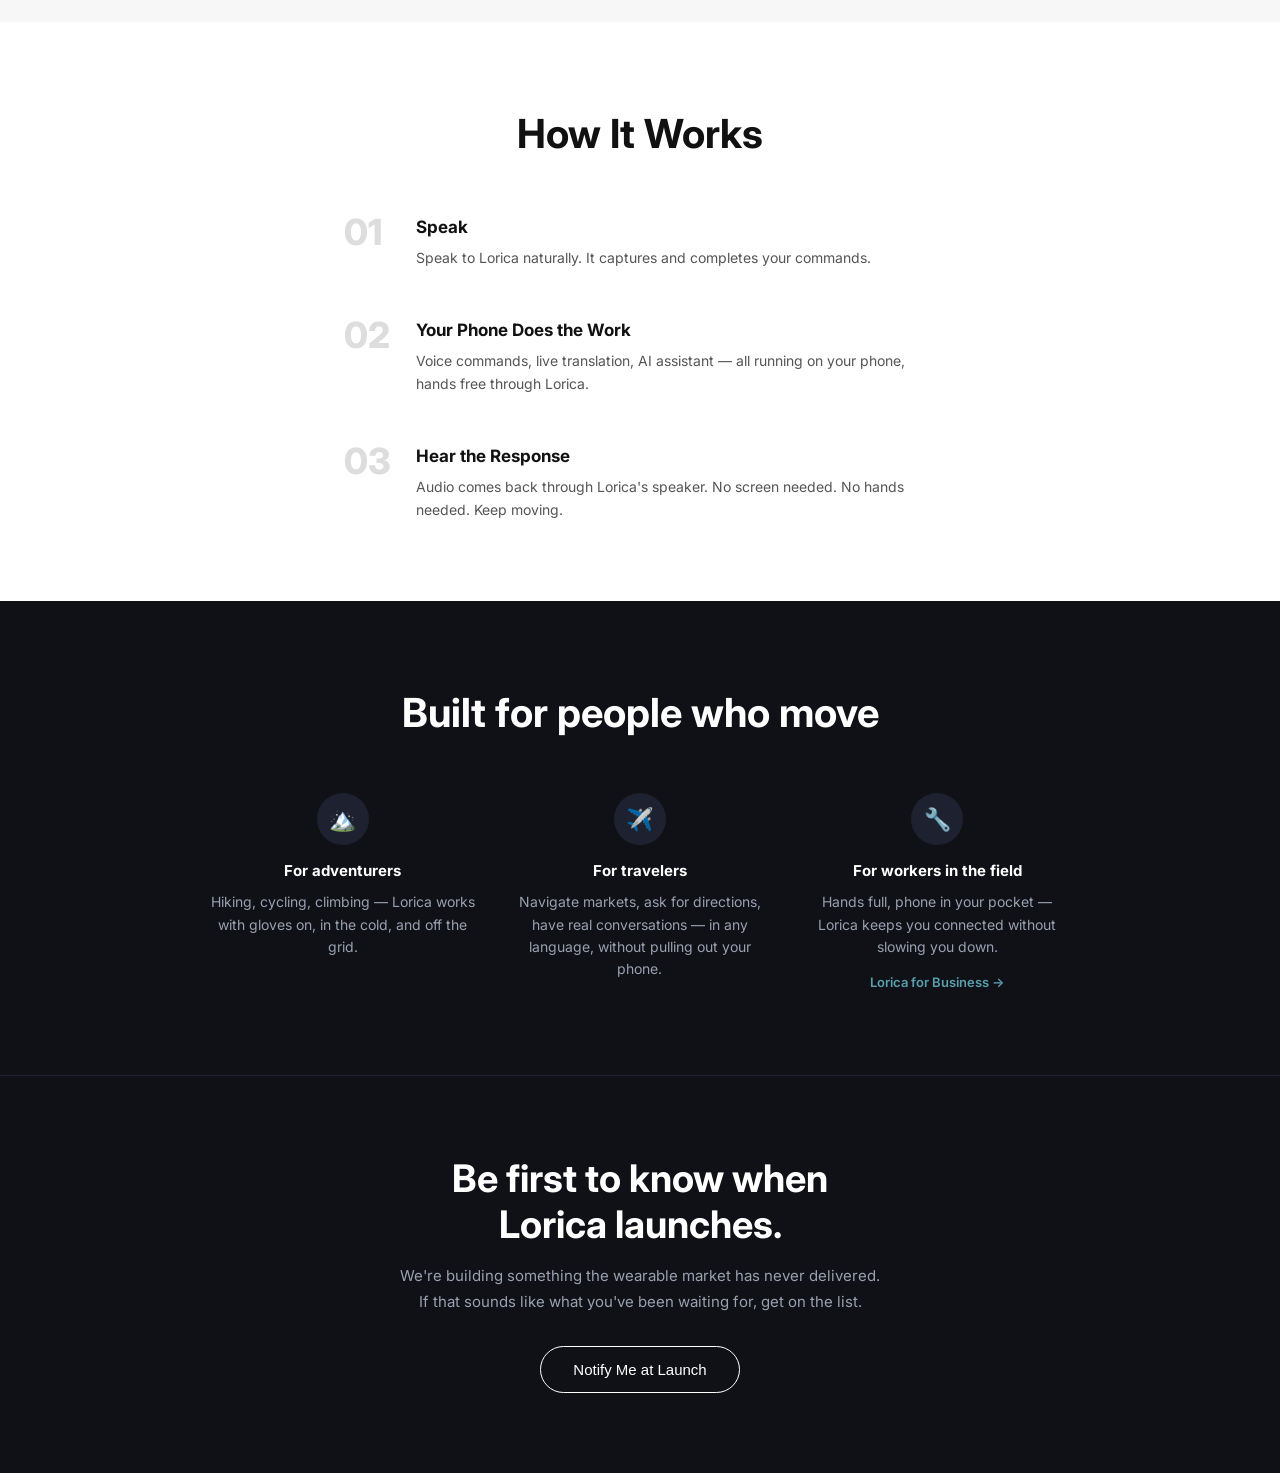
==== commit 158647b1: "Symmetrical Why Lorica grid (2x2/4-across) and business link in workers card Co-Authored-By: Claude " ====
--- a/index.html
+++ b/index.html
@@ -134,6 +134,7 @@
         <div class="persona-icon">🔧</div>
         <h3>For workers in the field</h3>
         <p>Hands full, phone in your pocket — Lorica keeps you connected without slowing you down.</p>
+        <a href="business.html" class="persona-biz-link">Lorica for Business →</a>
       </div>
 
     </div>
--- a/css/styles.css
+++ b/css/styles.css
@@ -175,10 +175,22 @@
 
 .cards {
   display: grid;
-  grid-template-columns: repeat(auto-fit, minmax(240px, 1fr));
+  grid-template-columns: repeat(2, 1fr);
   gap: 24px;
   max-width: 960px;
   margin: 0 auto;
+}
+
+@media (min-width: 900px) {
+  .cards {
+    grid-template-columns: repeat(4, 1fr);
+  }
+}
+
+@media (max-width: 480px) {
+  .cards {
+    grid-template-columns: 1fr;
+  }
 }
 
 .card {
@@ -297,6 +309,20 @@
   line-height: 1.6;
 }
 
+.persona-biz-link {
+  display: inline-block;
+  margin-top: 14px;
+  font-size: 13px;
+  font-weight: 600;
+  color: #5a9fad;
+  text-decoration: none;
+  transition: color 0.2s;
+}
+
+.persona-biz-link:hover {
+  color: #fff;
+}
+
 /* ── CTA / FOOTER ─────────────────────────────────────────── */
 .cta {
   background: #0f1117;
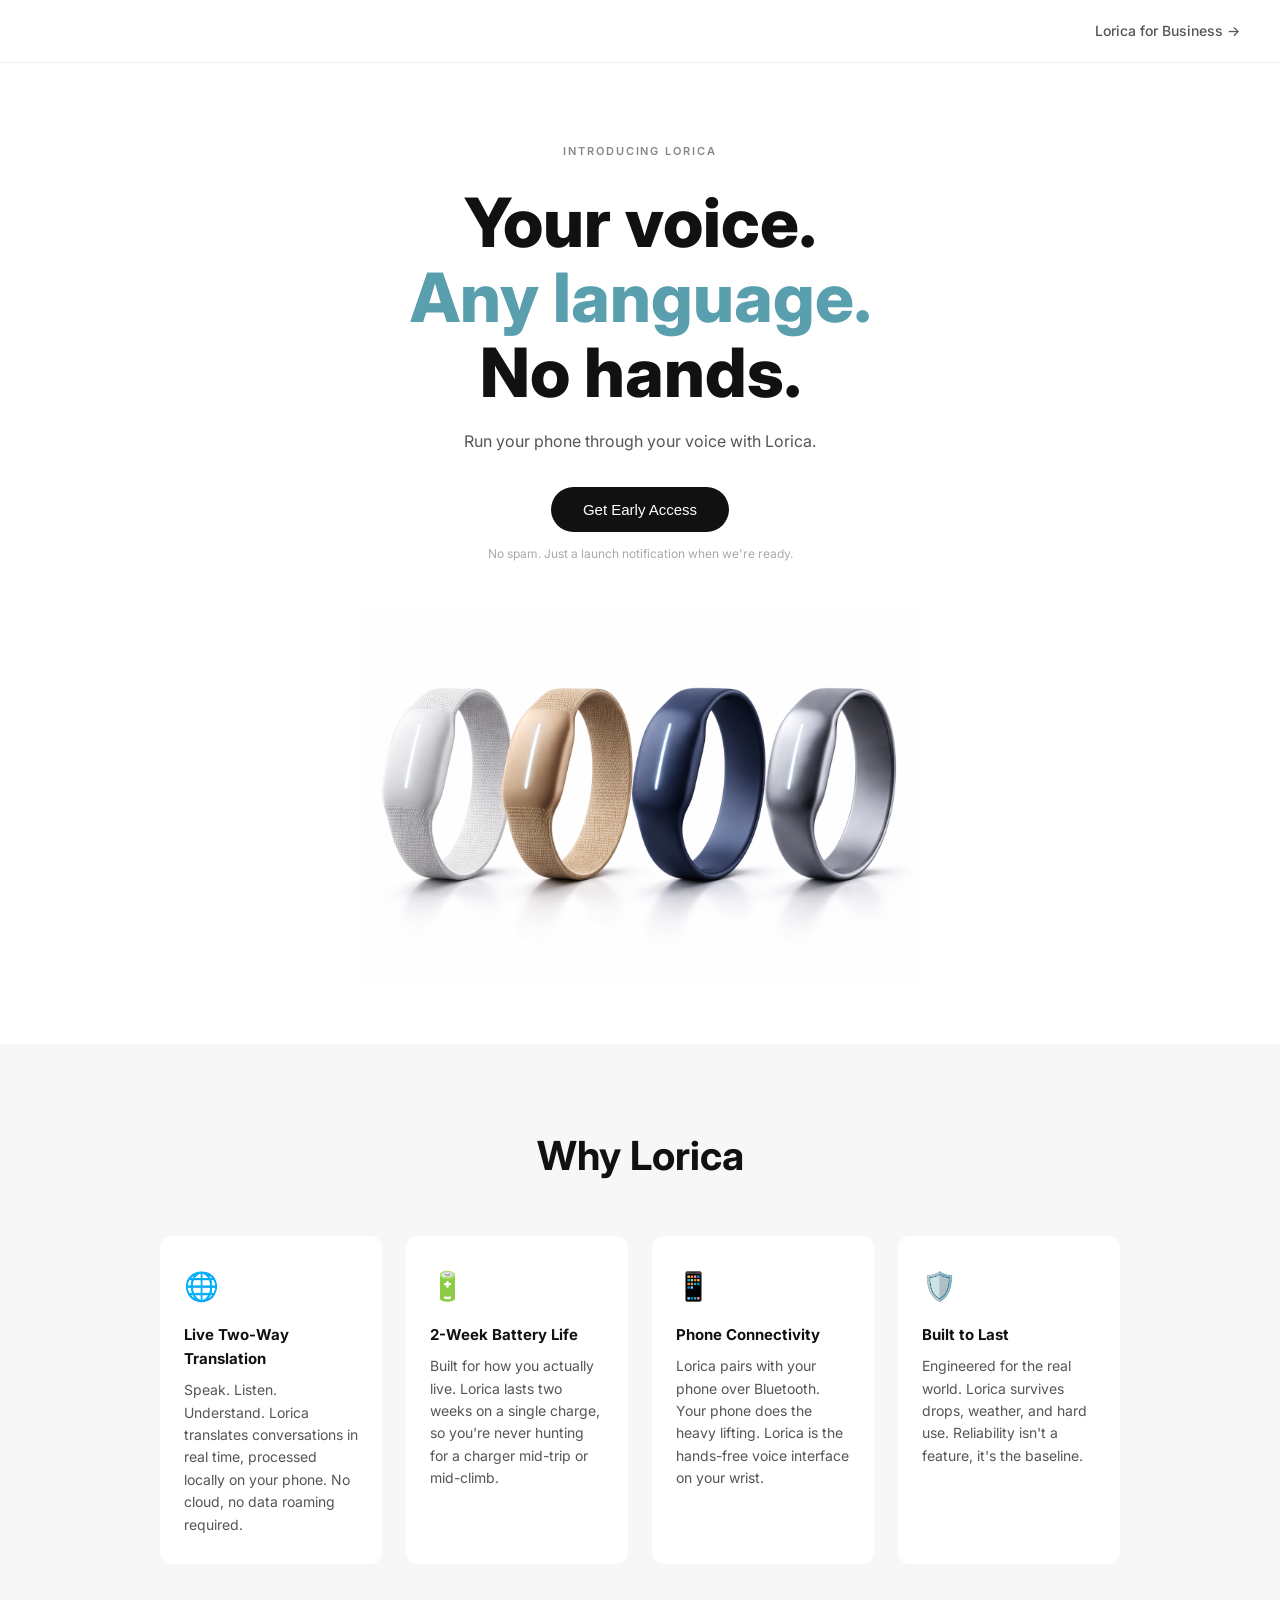
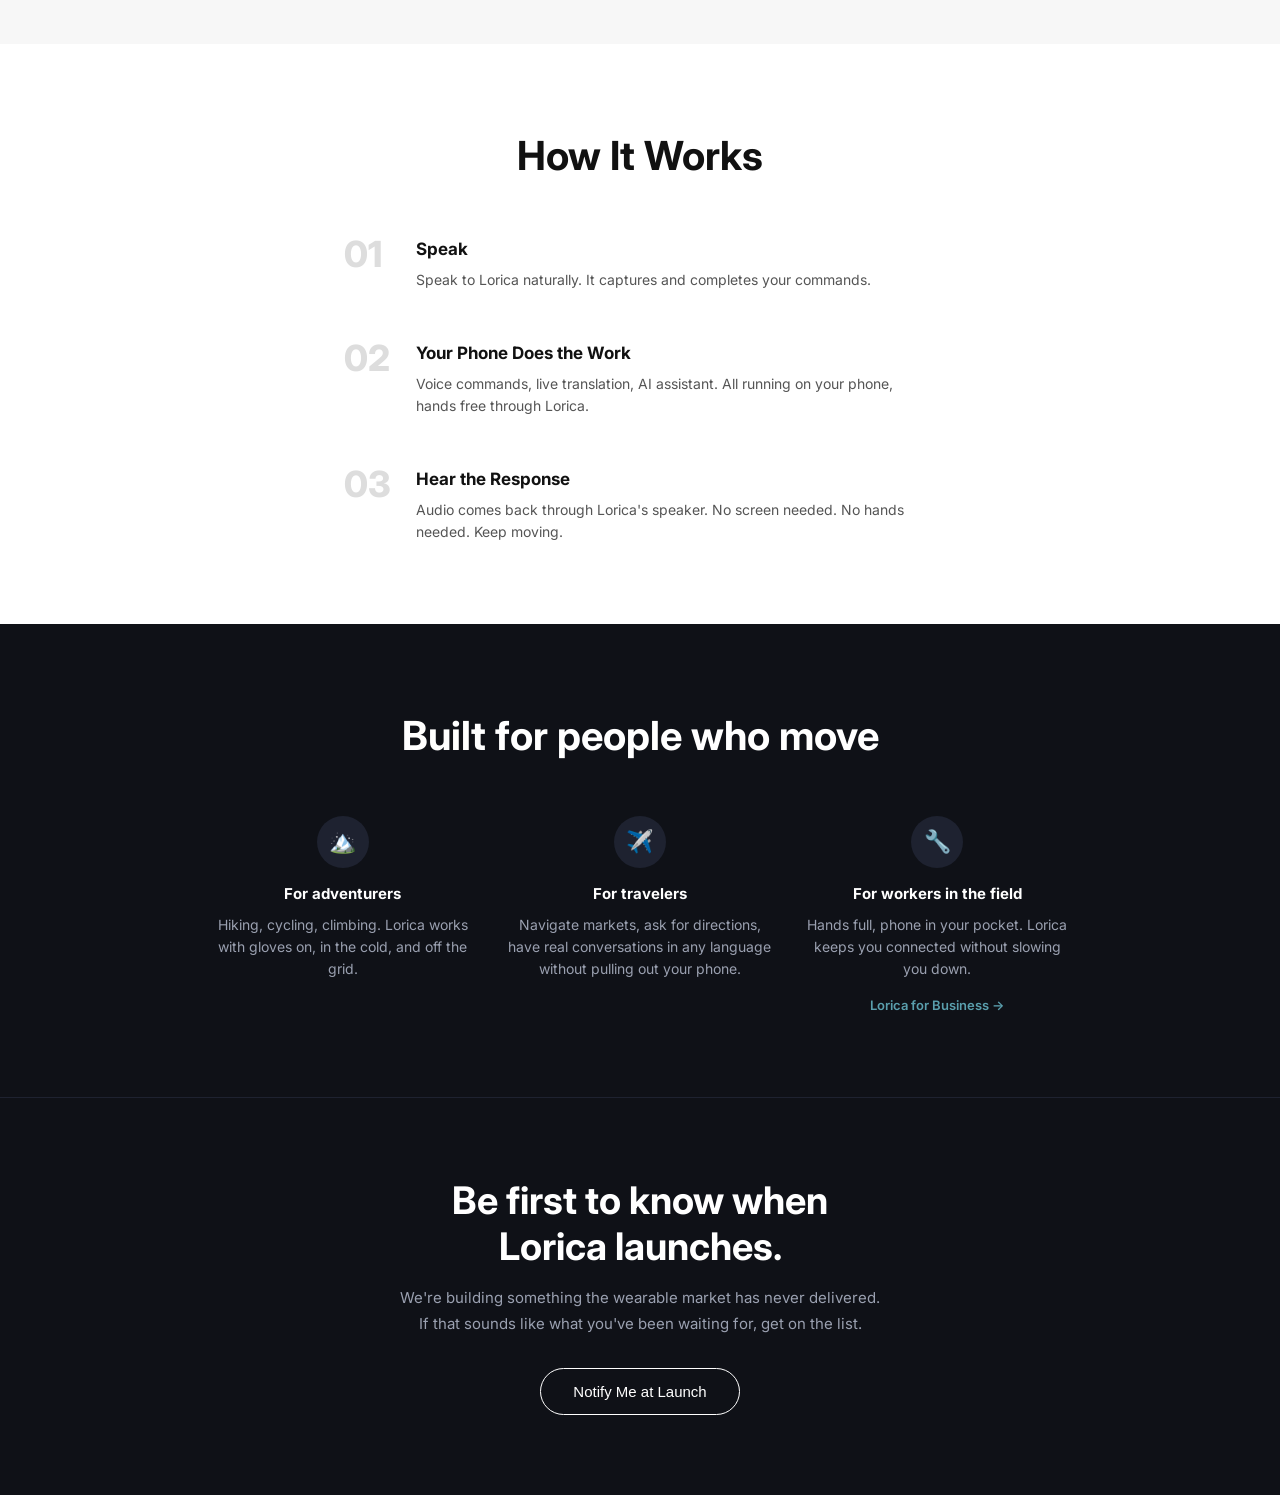
==== commit 5734c066: "Reduce em dash usage across both pages Co-Authored-By: Claude Sonnet 4.6 <noreply@anthropic.com>" ====
--- a/index.html
+++ b/index.html
@@ -57,25 +57,25 @@
       <div class="card">
         <div class="card-icon">🌐</div>
         <h3>Live Two-Way Translation</h3>
-        <p>Speak. Listen. Understand. Lorica translates conversations in real time — processed locally on Lorica, no cloud, no data roaming required.</p>
+        <p>Speak. Listen. Understand. Lorica translates conversations in real time, processed locally on your phone. No cloud, no data roaming required.</p>
       </div>
 
       <div class="card">
         <div class="card-icon">🔋</div>
         <h3>2-Week Battery Life</h3>
-        <p>Built for how you actually live. Lorica lasts two weeks on a single charge — so you're never hunting for a charger mid-trip or mid-climb.</p>
+        <p>Built for how you actually live. Lorica lasts two weeks on a single charge, so you're never hunting for a charger mid-trip or mid-climb.</p>
       </div>
 
       <div class="card">
         <div class="card-icon">📱</div>
         <h3>Phone Connectivity</h3>
-        <p>Lorica pairs with your phone over Bluetooth. Your phone does the heavy lifting — Lorica is the hands-free voice interface on your wrist.</p>
+        <p>Lorica pairs with your phone over Bluetooth. Your phone does the heavy lifting. Lorica is the hands-free voice interface on your wrist.</p>
       </div>
 
       <div class="card">
         <div class="card-icon">🛡️</div>
         <h3>Built to Last</h3>
-        <p>Engineered for the real world. Lorica survives drops, weather, and hard use — because reliability isn't a feature, it's the baseline.</p>
+        <p>Engineered for the real world. Lorica survives drops, weather, and hard use. Reliability isn't a feature, it's the baseline.</p>
       </div>
 
     </div>
@@ -98,7 +98,7 @@
         <span class="step-num">02</span>
         <div class="step-body">
           <h3>Your Phone Does the Work</h3>
-          <p>Voice commands, live translation, AI assistant — all running on your phone, hands free through Lorica.</p>
+          <p>Voice commands, live translation, AI assistant. All running on your phone, hands free through Lorica.</p>
         </div>
       </div>
 
@@ -121,19 +121,19 @@
       <div class="persona-card">
         <div class="persona-icon">🏔️</div>
         <h3>For adventurers</h3>
-        <p>Hiking, cycling, climbing — Lorica works with gloves on, in the cold, and off the grid.</p>
+        <p>Hiking, cycling, climbing. Lorica works with gloves on, in the cold, and off the grid.</p>
       </div>
 
       <div class="persona-card">
         <div class="persona-icon">✈️</div>
         <h3>For travelers</h3>
-        <p>Navigate markets, ask for directions, have real conversations — in any language, without pulling out your phone.</p>
+        <p>Navigate markets, ask for directions, have real conversations in any language without pulling out your phone.</p>
       </div>
 
       <div class="persona-card">
         <div class="persona-icon">🔧</div>
         <h3>For workers in the field</h3>
-        <p>Hands full, phone in your pocket — Lorica keeps you connected without slowing you down.</p>
+        <p>Hands full, phone in your pocket. Lorica keeps you connected without slowing you down.</p>
         <a href="business.html" class="persona-biz-link">Lorica for Business →</a>
       </div>
 
